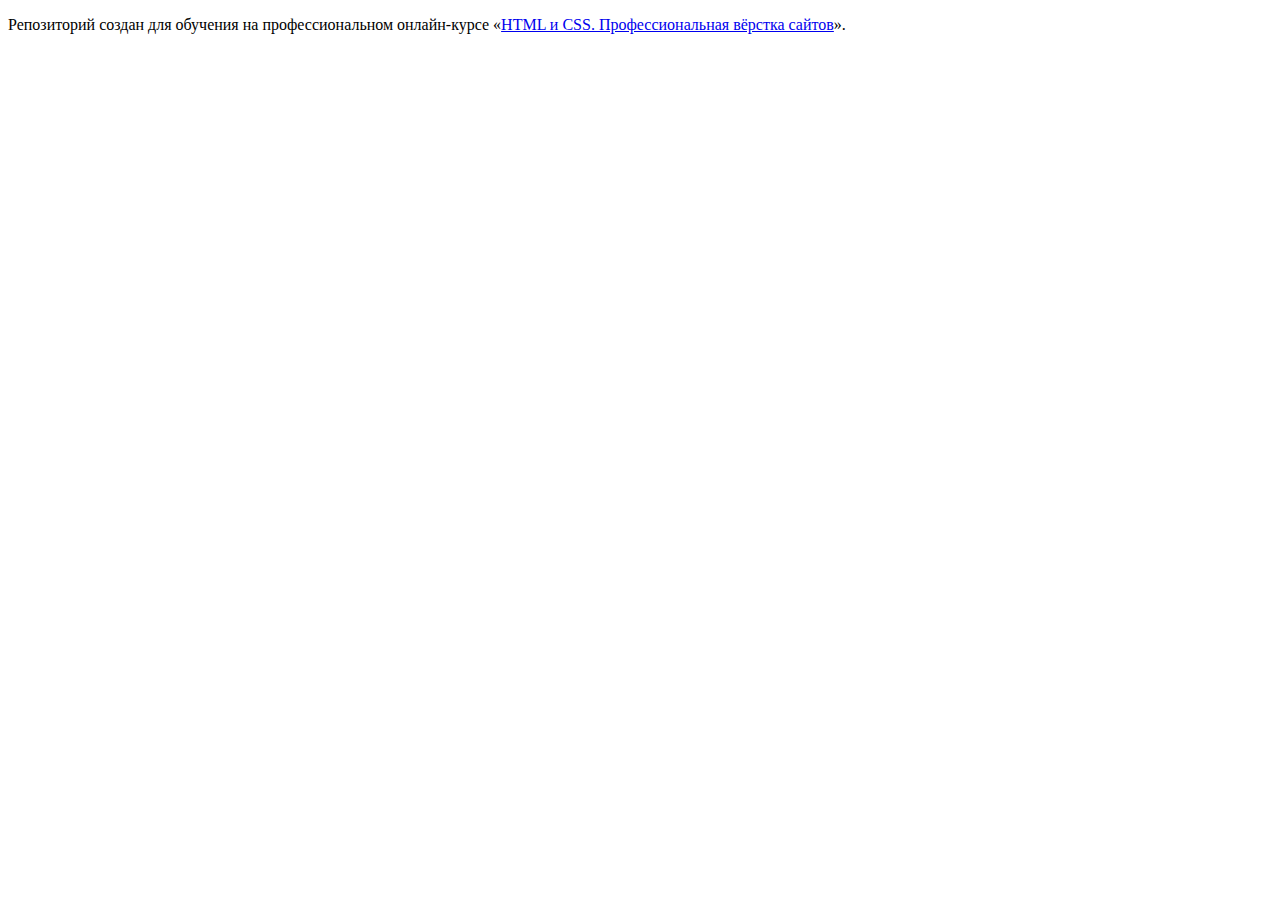
==== index.html @ f5ae0648 ":hatching_chick:" ====
<!DOCTYPE html>
<html lang="ru">
  <head>
    <meta charset="utf-8">
    <title>HTML Academy: Седона</title>
  </head>
  <body>

    <p>Репозиторий создан для обучения на профессиональном онлайн‑курсе «<a href="https://htmlacademy.ru/intensive/htmlcss">HTML и CSS. Профессиональная вёрстка сайтов</a>».</p>

  </body>
</html>
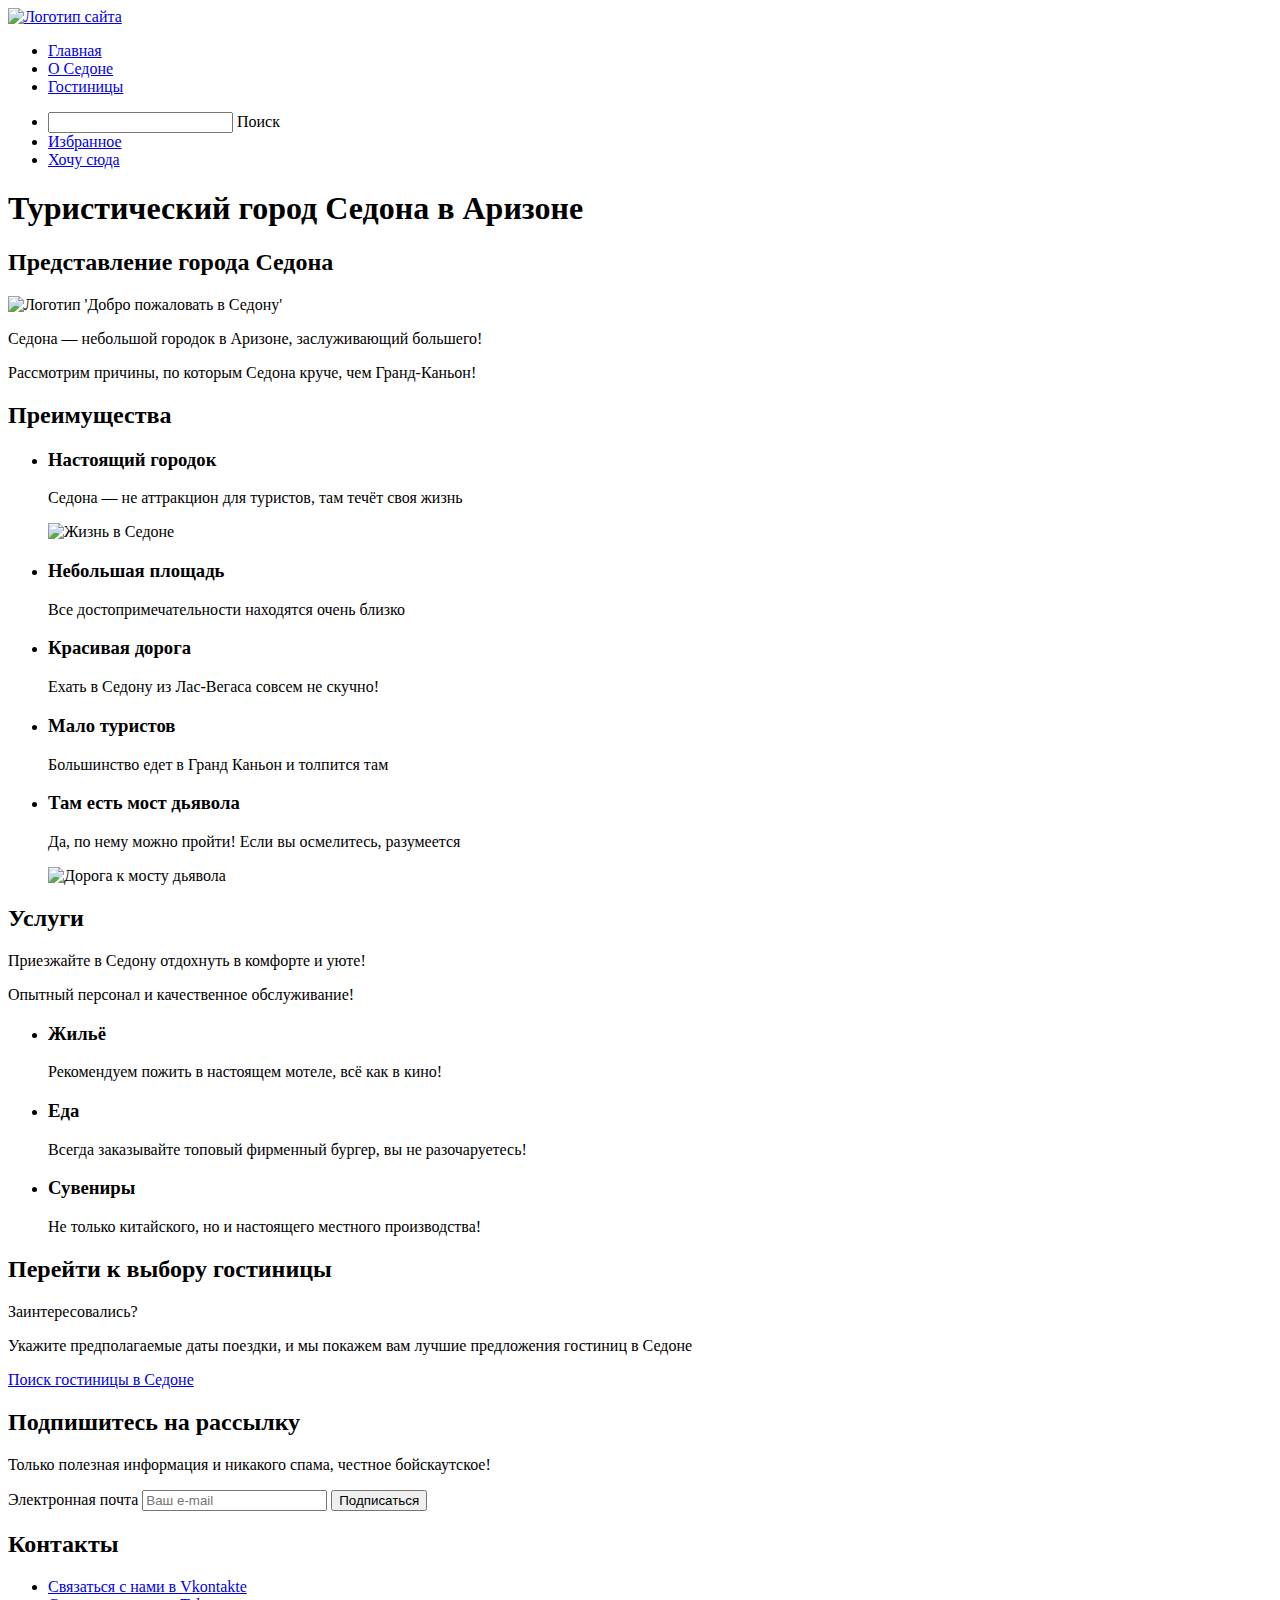
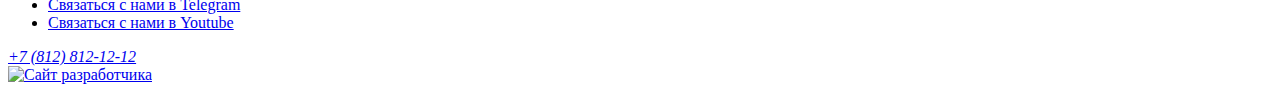
==== commit 9621ce9e: "Выполнены страницы Каталог и Главная" ====
--- a/index.html
+++ b/index.html
@@ -1,12 +1,150 @@
 <!DOCTYPE html>
 <html lang="ru">
-  <head>
-    <meta charset="utf-8">
-    <title>HTML Academy: Седона</title>
-  </head>
-  <body>
+<head>
+  <meta charset="utf-8">
+  <meta http-equiv="X-UA-Compatible" content="ie=edge">
+  <title>HTML Academy: Седона</title>
+</head>
+<body>
+<header class="main-header">
+  <nav class="navigation">
+    <a class="logo-link" href="index.html">
+      <img class="logo" src="#" alt="Логотип сайта">
+    </a>
+    <ul class="navigation-list">
+      <li class="navigation-item">
+        <a class="navigation-link navigation-link-current" href="index.html">Главная</a>
+      </li>
+      <li class="navigation-item">
+        <a class="navigation-link" href="#">О Седоне</a>
+      </li>
+      <li class="navigation-item">
+        <a class="navigation-link" href="catalog.html">Гостиницы</a>
+      </li>
+    </ul>
+    <ul class="navigation-list navigation-user">
+      <li class="navigation-item">
+        <form class="navigation-form" action="#" method="post">
+          <label>
+            <input class="navigation-form-input" type="search">
+            <span class="visually-hidden">Поиск</span>
+          </label>
+        </form>
+      </li>
+      <li class="navigation-item">
+        <a class="navigation-link" href="#">
+          <span class="visually-hidden">Избранное</span>
+        </a>
+      </li>
+      <li class="navigation-item">
+        <a class="navigation-link" href="#">
+          Хочу сюда
+        </a>
+      </li>
+    </ul>
+  </nav>
+</header>
+<main class="main-index">
+  <h1 class="visually-hidden">Туристический город Седона в Аризоне</h1>
+  <section class="representation">
+    <h2 class="visually-hidden">Представление города Седона</h2>
+    <img class="representation-image" src="#" alt="Логотип 'Добро пожаловать в Седону'">
+    <p class="representation-title">Седона — небольшой городок в Аризоне, заслуживающий большего!</p>
+    <p class="representation-subtitle">Рассмотрим причины, по которым Седона круче, чем Гранд-Каньон!</p>
+  </section>
+  <section class="advantages">
+    <h2 class="visually-hidden">Преимущества</h2>
+    <ul class="advantages-list">
+      <li class="advantages-item">
+        <h3 class="advantages-title">Настоящий городок</h3>
+        <p class="advantages-description">Седона — не аттракцион для туристов, там течёт своя жизнь</p>
+        <img class="advantages-image" src="#" alt="Жизнь в Седоне">
+      </li>
+      <li class="advantages-item">
+        <h3 class="advantages-title">Небольшая площадь</h3>
+        <p class="advantages-description">Все достопримечательности находятся очень близко</p>
+      </li>
+      <li class="advantages-item">
+        <h3 class="advantages-title">Красивая дорога</h3>
+        <p class="advantages-description">Ехать в Седону из Лас-Вегаса совсем не скучно!</p>
+      </li>
+      <li class="advantages-item">
+        <h3 class="advantages-title">Мало туристов</h3>
+        <p class="advantages-description">Большинство едет в Гранд Каньон и толпится там</p>
+      </li>
+      <li class="advantages-item">
+        <h3 class="advantages-title">Там есть мост дьявола</h3>
+        <p class="advantages-description">Да, по нему можно пройти! Если вы осмелитесь, разумеется</p>
+        <img class="advantages-image" src="#" alt="Дорога к мосту дьявола">
+      </li>
+    </ul>
 
-    <p>Репозиторий создан для обучения на профессиональном онлайн‑курсе «<a href="https://htmlacademy.ru/intensive/htmlcss">HTML и CSS. Профессиональная вёрстка сайтов</a>».</p>
-
-  </body>
+  </section>
+  <section class="service">
+    <h2 class="visually-hidden">Услуги</h2>
+    <p class="service-title">Приезжайте в Седону отдохнуть в комфорте и уюте!</p>
+    <p class="service-subtitle">Опытный персонал и качественное обслуживание!</p>
+    <ul class="service-list">
+      <li class="service-item">
+        <h3 class="service-title">Жильё</h3>
+        <p class="service-description">Рекомендуем пожить в настоящем мотеле, всё как в кино!</p>
+      </li>
+      <li class="service-item">
+        <h3 class="service-title">Еда</h3>
+        <p class="service-description">Всегда заказывайте топовый фирменный бургер, вы не разочаруетесь!</p>
+      </li>
+      <li class="service-item">
+        <h3 class="service-title">Сувениры</h3>
+        <p class="service-description">Не только китайского, но и настоящего местного производства!</p>
+      </li>
+    </ul>
+  </section>
+  <section class="suggestion">
+    <h2 class="visually-hidden">Перейти к выбору гостиницы</h2>
+    <p class="suggestion-title">Заинтересовались?</p>
+    <p class="suggestion-subtitle">Укажите предполагаемые даты поездки, и мы покажем вам лучшие предложения гостиниц в
+      Седоне</p>
+    <a href="catalog.html">Поиск гостиницы в Седоне</a>
+  </section>
+</main>
+<footer class="main-footer">
+  <section class="notification">
+    <h2 class="notification-title">Подпишитесь на рассылку</h2>
+    <p class="notification-subtitle">Только полезная информация и никакого спама, честное бойскаутское!</p>
+    <form class="notification-form" action="https://echo.htmlacademy.ru/" method="post">
+      <label>
+        <span class="visually-hidden">Электронная почта</span>
+        <input type="email" id="notification-form-id" name="email" placeholder="Ваш e-mail">
+      </label>
+      <button class="button" type="submit">Подписаться</button>
+    </form>
+  </section>
+  <section class="contact">
+    <h2 class="visually-hidden">Контакты</h2>
+    <ul class="contact-social-list">
+      <li class="contact-social-item">
+        <a class="contact-social-link" href="https://vk.com/htmlacademy">
+          <span class="visually-hidden">Cвязаться с нами в Vkontakte</span>
+        </a>
+      </li>
+      <li class="contact-social-item">
+        <a class="contact-social-link" href="https://t.me/htmlacademy">
+          <span class="visually-hidden">Cвязаться с нами в Telegram</span>
+        </a>
+      </li>
+      <li class="contact-social-item">
+        <a class="contact-social-link" href="https://www.youtube.com/user/htmlacademyru">
+          <span class="visually-hidden">Cвязаться с нами в Youtube</span>
+        </a>
+      </li>
+    </ul>
+    <address class="contact-address">
+      <a class="contact-phone" href="tel:+78128121212">+7 (812) 812-12-12</a>
+    </address>
+    <a class="contact-developer-link" href="https://htmlacademy.ru/">
+      <img class="contact-developer-link-image" src="#" alt="Сайт разработчика">
+    </a>
+  </section>
+</footer>
+</body>
 </html>
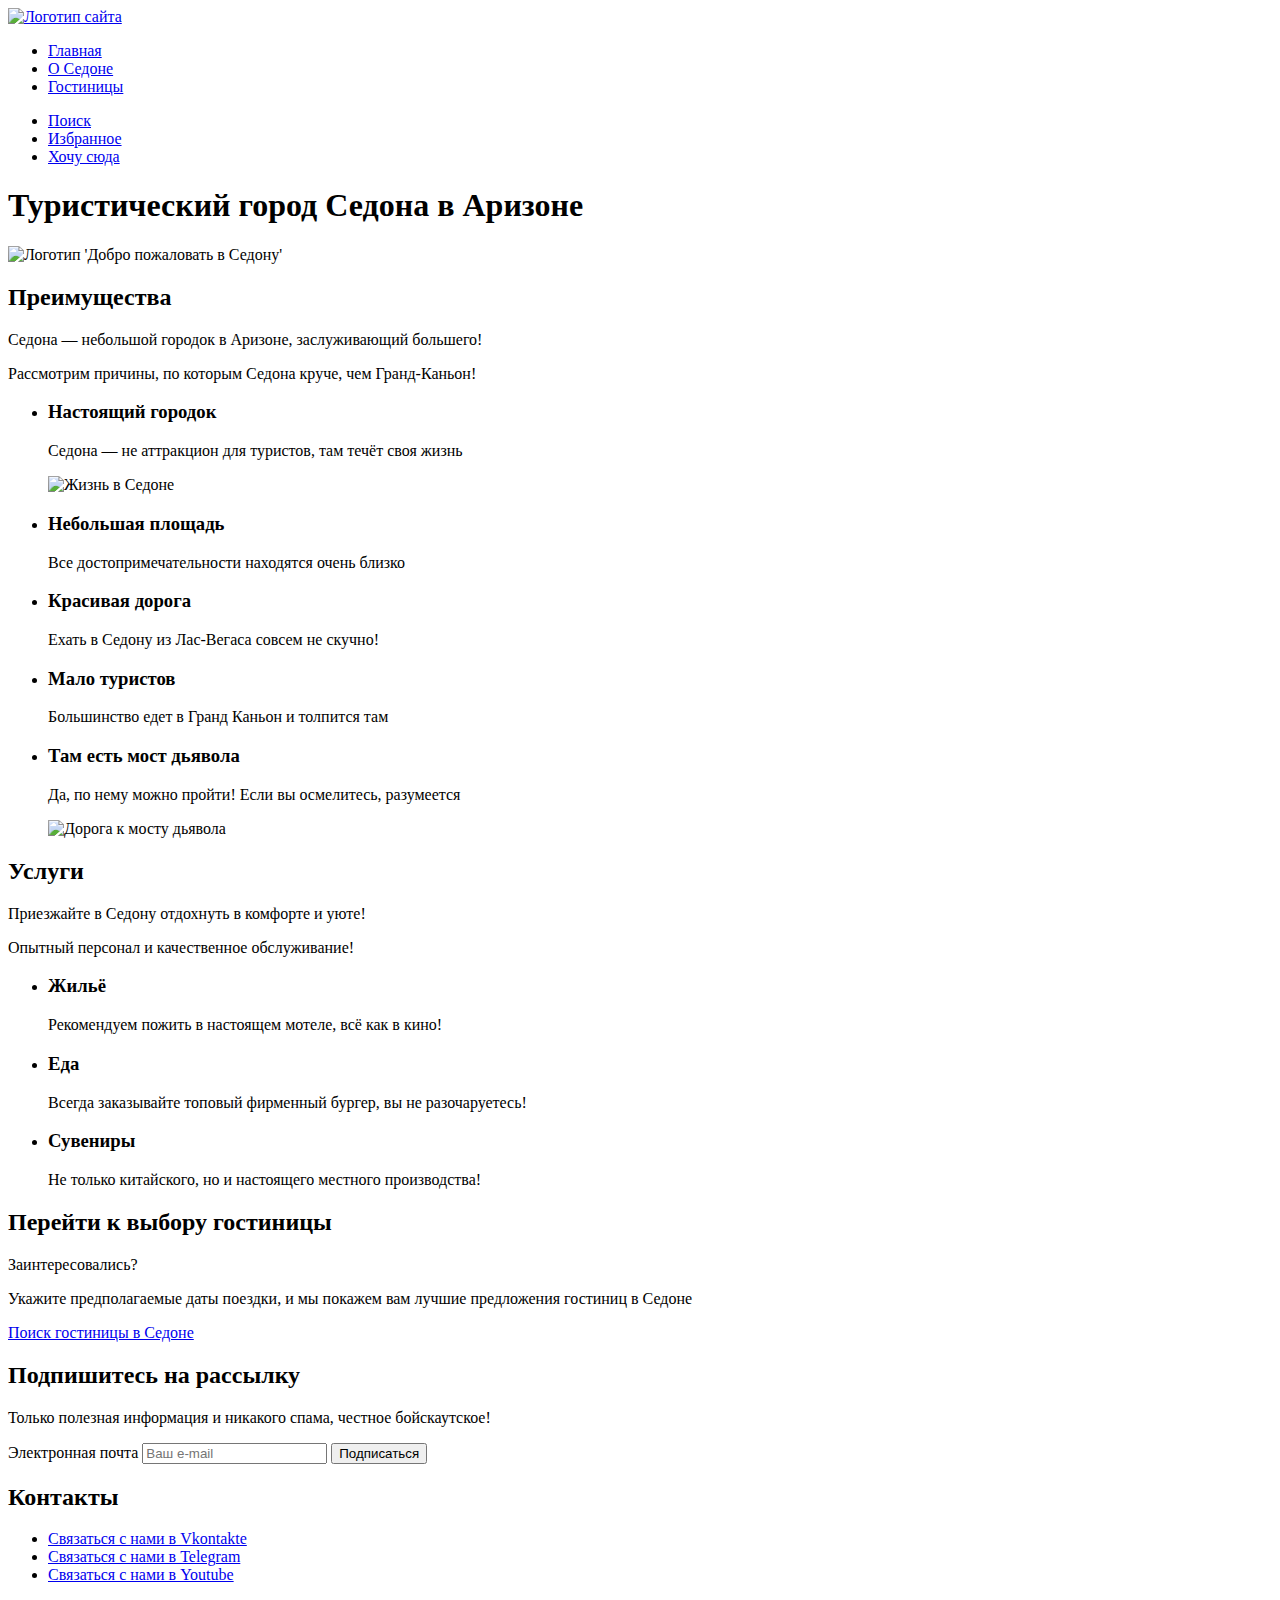
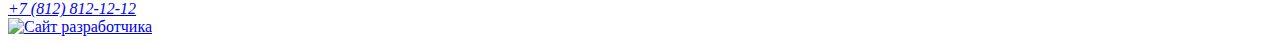
==== commit 07e34cc4: "Корректировка верстки" ====
--- a/index.html
+++ b/index.html
@@ -24,12 +24,9 @@
     </ul>
     <ul class="navigation-list navigation-user">
       <li class="navigation-item">
-        <form class="navigation-form" action="#" method="post">
-          <label>
-            <input class="navigation-form-input" type="search">
-            <span class="visually-hidden">Поиск</span>
-          </label>
-        </form>
+        <a class="navigation-link" href="#">
+          <span class="visually-hidden">Поиск</span>
+        </a>
       </li>
       <li class="navigation-item">
         <a class="navigation-link" href="#">
@@ -37,23 +34,20 @@
         </a>
       </li>
       <li class="navigation-item">
-        <a class="navigation-link" href="#">
-          Хочу сюда
-        </a>
+        <a class="navigation-link button" href="#">Хочу сюда</a>
       </li>
     </ul>
   </nav>
 </header>
 <main class="main-index">
-  <h1 class="visually-hidden">Туристический город Седона в Аризоне</h1>
   <section class="representation">
-    <h2 class="visually-hidden">Представление города Седона</h2>
+    <h1 class="visually-hidden">Туристический город Седона в Аризоне</h1>
     <img class="representation-image" src="#" alt="Логотип 'Добро пожаловать в Седону'">
-    <p class="representation-title">Седона — небольшой городок в Аризоне, заслуживающий большего!</p>
-    <p class="representation-subtitle">Рассмотрим причины, по которым Седона круче, чем Гранд-Каньон!</p>
   </section>
   <section class="advantages">
     <h2 class="visually-hidden">Преимущества</h2>
+    <p class="representation-title">Седона — небольшой городок в Аризоне, заслуживающий большего!</p>
+    <p class="representation-subtitle">Рассмотрим причины, по которым Седона круче, чем Гранд-Каньон!</p>
     <ul class="advantages-list">
       <li class="advantages-item">
         <h3 class="advantages-title">Настоящий городок</h3>
@@ -106,8 +100,6 @@
       Седоне</p>
     <a href="catalog.html">Поиск гостиницы в Седоне</a>
   </section>
-</main>
-<footer class="main-footer">
   <section class="notification">
     <h2 class="notification-title">Подпишитесь на рассылку</h2>
     <p class="notification-subtitle">Только полезная информация и никакого спама, честное бойскаутское!</p>
@@ -119,6 +111,8 @@
       <button class="button" type="submit">Подписаться</button>
     </form>
   </section>
+</main>
+<footer class="main-footer">
   <section class="contact">
     <h2 class="visually-hidden">Контакты</h2>
     <ul class="contact-social-list">
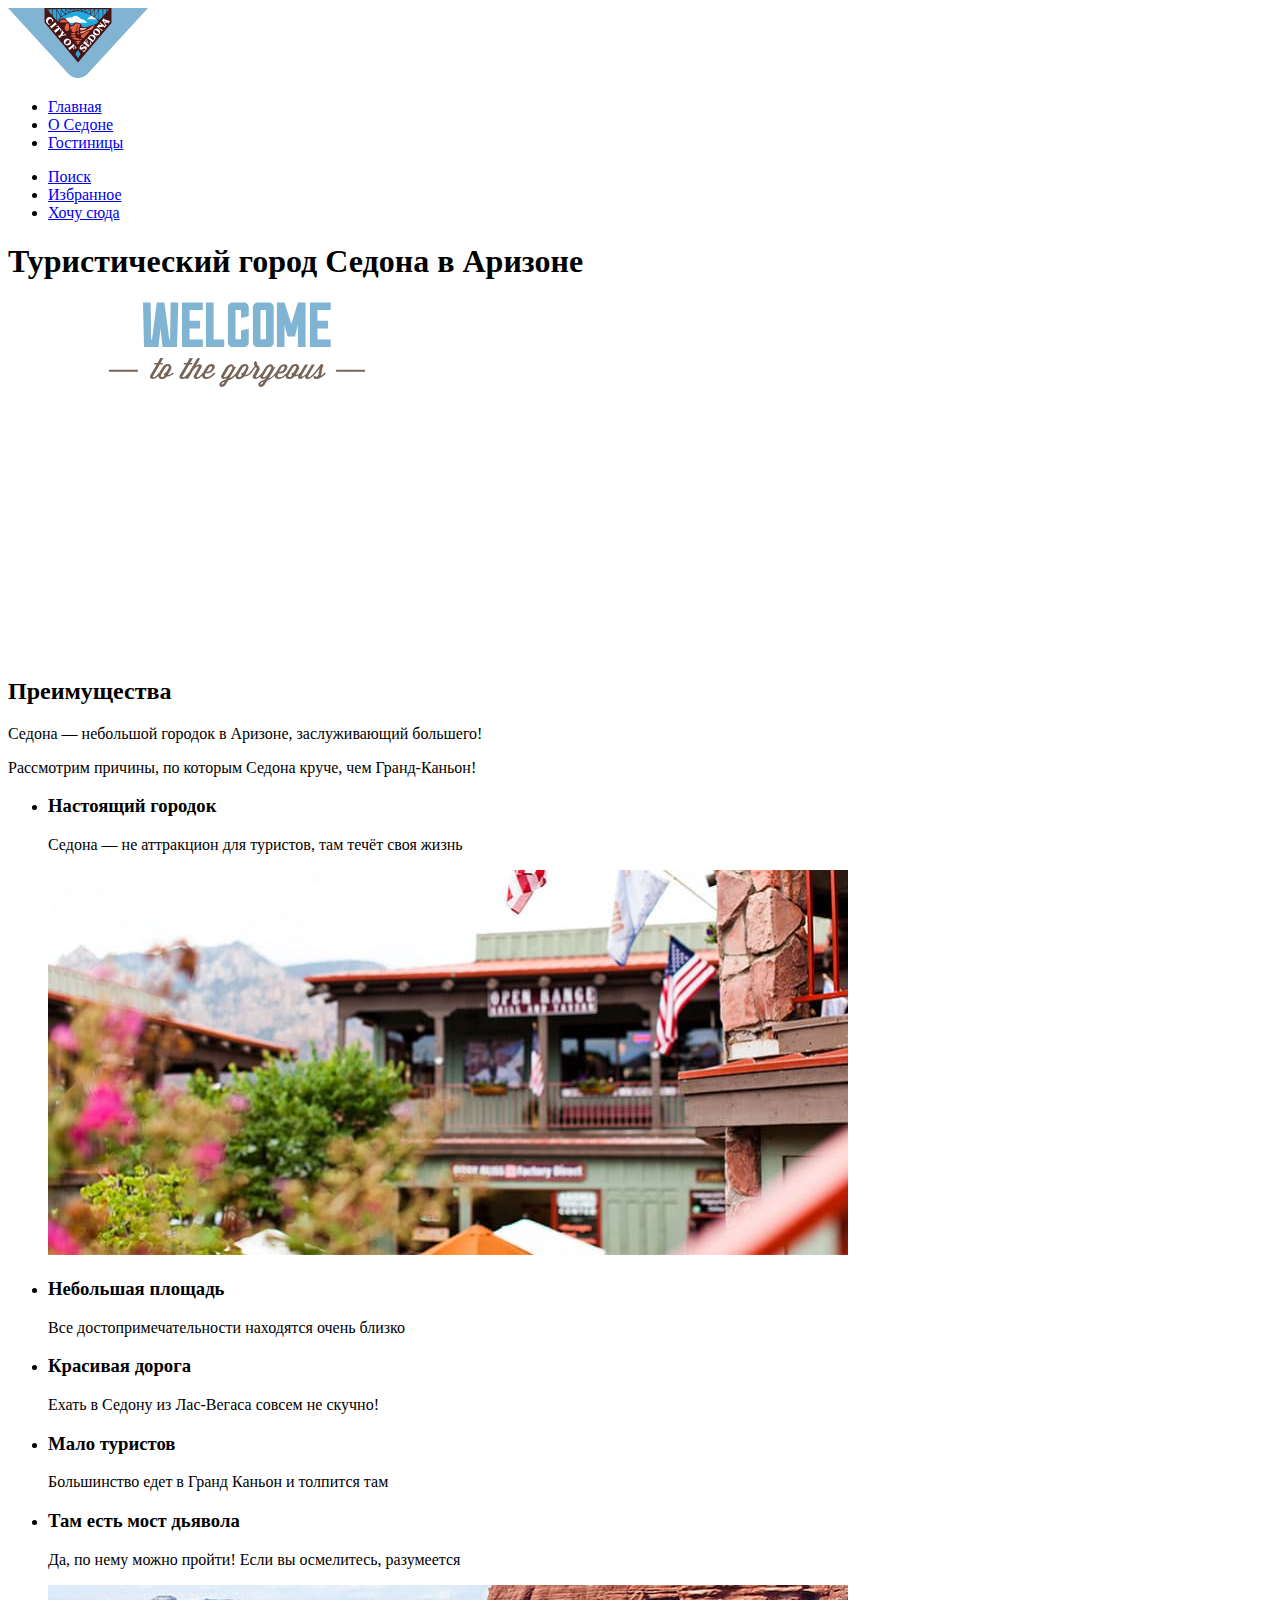
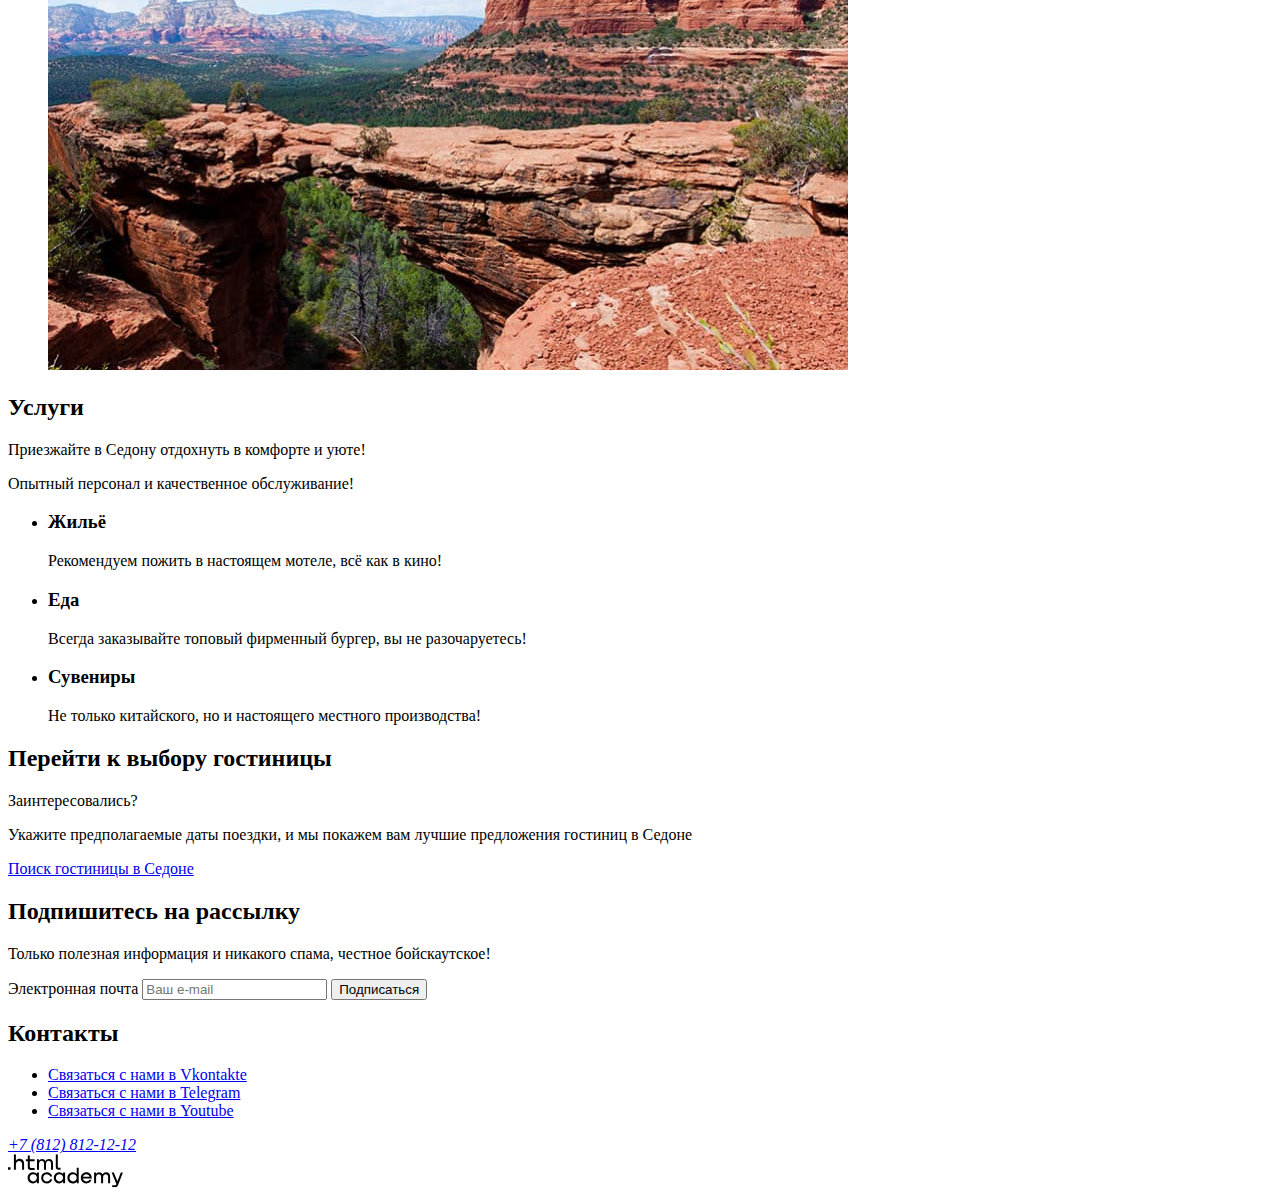
==== commit 16813de6: "Добавлены изображения в проект" ====
--- a/index.html
+++ b/index.html
@@ -9,7 +9,7 @@
 <header class="main-header">
   <nav class="navigation">
     <a class="logo-link" href="index.html">
-      <img class="logo" src="#" alt="Логотип сайта">
+      <img class="logo" src="images/logo/logo.svg" width="140" height="70" alt="Логотип сайта">
     </a>
     <ul class="navigation-list">
       <li class="navigation-item">
@@ -42,7 +42,7 @@
 <main class="main-index">
   <section class="representation">
     <h1 class="visually-hidden">Туристический город Седона в Аризоне</h1>
-    <img class="representation-image" src="#" alt="Логотип 'Добро пожаловать в Седону'">
+    <img class="representation-image" src="images/decorate/welcome.svg" width="458" height="352" alt="Логотип 'Добро пожаловать в Седону'">
   </section>
   <section class="advantages">
     <h2 class="visually-hidden">Преимущества</h2>
@@ -52,7 +52,7 @@
       <li class="advantages-item">
         <h3 class="advantages-title">Настоящий городок</h3>
         <p class="advantages-description">Седона — не аттракцион для туристов, там течёт своя жизнь</p>
-        <img class="advantages-image" src="#" alt="Жизнь в Седоне">
+        <img class="advantages-image" src="images/decorate/advantage/photo-1.jpg" width="800" height="385" alt="Жизнь в Седоне">
       </li>
       <li class="advantages-item">
         <h3 class="advantages-title">Небольшая площадь</h3>
@@ -69,10 +69,9 @@
       <li class="advantages-item">
         <h3 class="advantages-title">Там есть мост дьявола</h3>
         <p class="advantages-description">Да, по нему можно пройти! Если вы осмелитесь, разумеется</p>
-        <img class="advantages-image" src="#" alt="Дорога к мосту дьявола">
+        <img class="advantages-image" src="images/decorate/advantage/photo-2.jpg" width="800" height="385" alt="Дорога к мосту дьявола">
       </li>
     </ul>
-
   </section>
   <section class="service">
     <h2 class="visually-hidden">Услуги</h2>
@@ -136,7 +135,7 @@
       <a class="contact-phone" href="tel:+78128121212">+7 (812) 812-12-12</a>
     </address>
     <a class="contact-developer-link" href="https://htmlacademy.ru/">
-      <img class="contact-developer-link-image" src="#" alt="Сайт разработчика">
+      <img class="contact-developer-link-image" src="images/logo/logo-htmlacademy.svg" width="115" height="34" alt="Сайт разработчика">
     </a>
   </section>
 </footer>
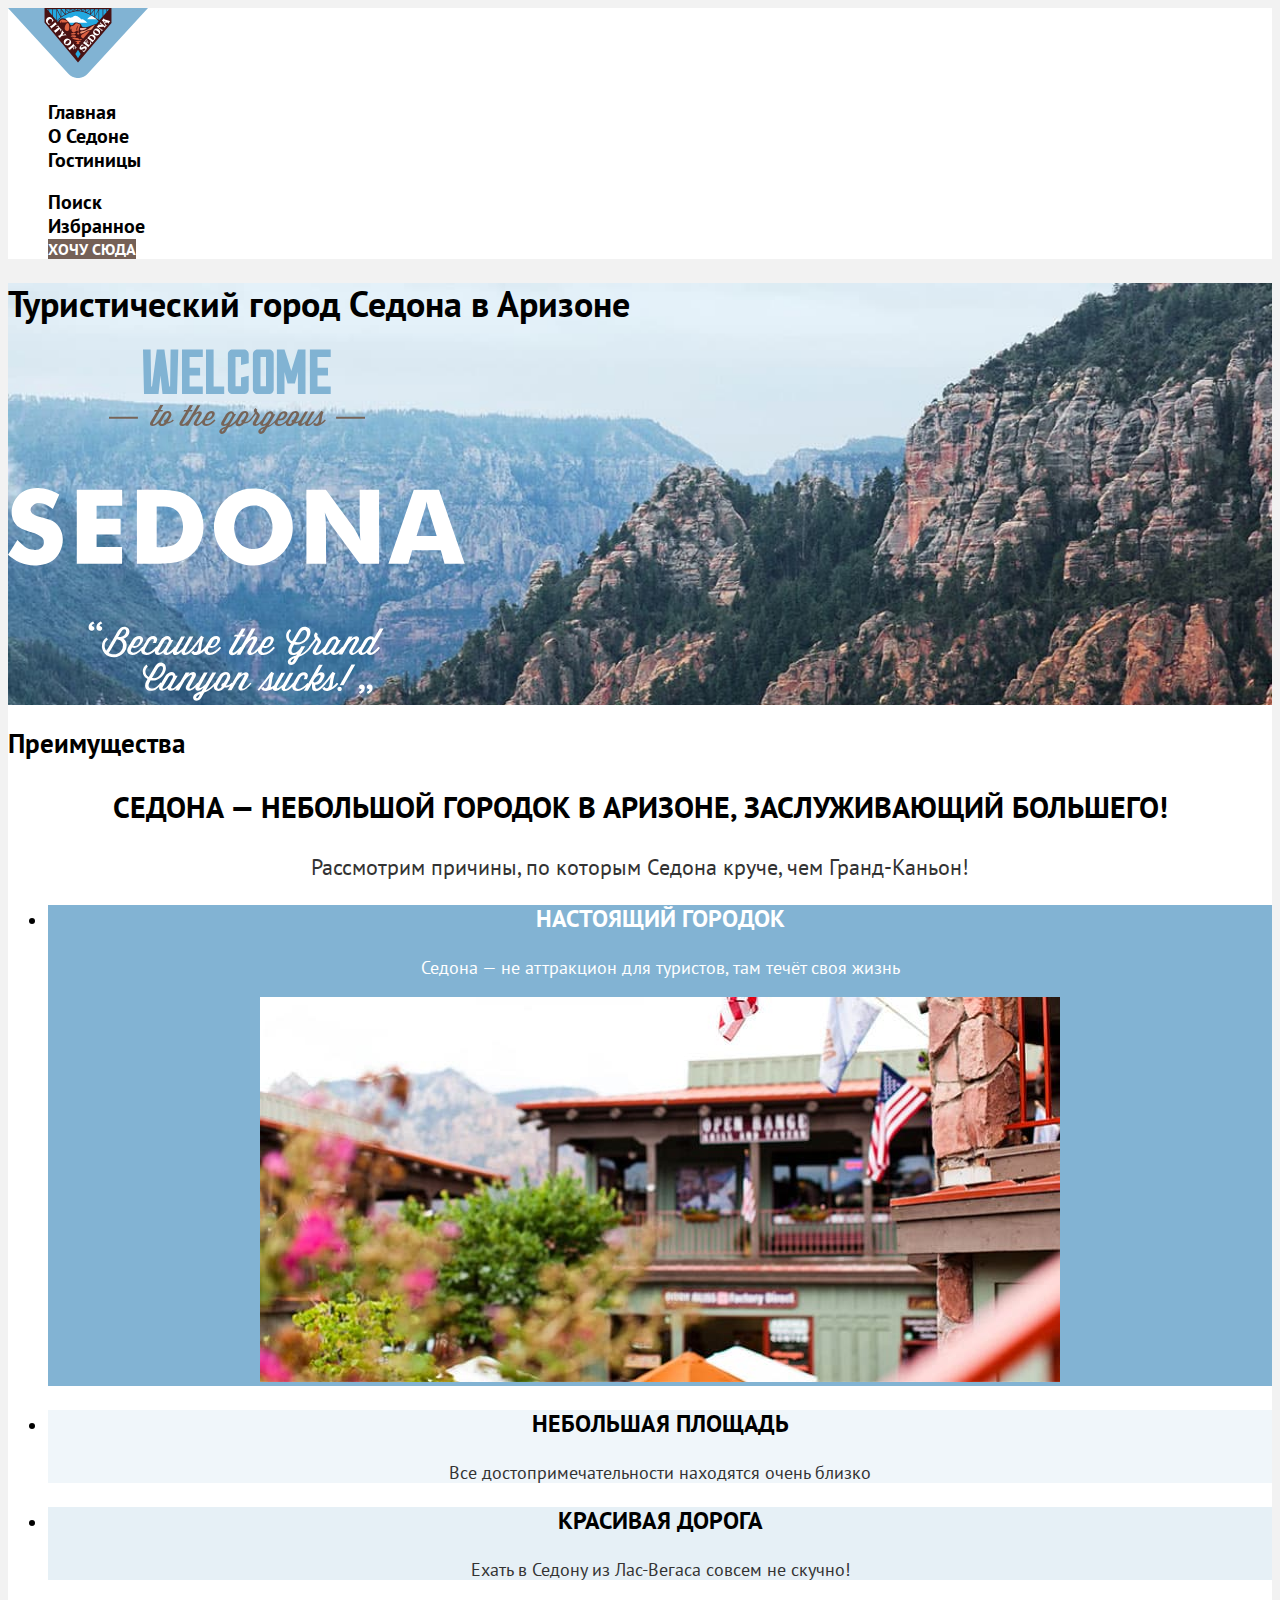
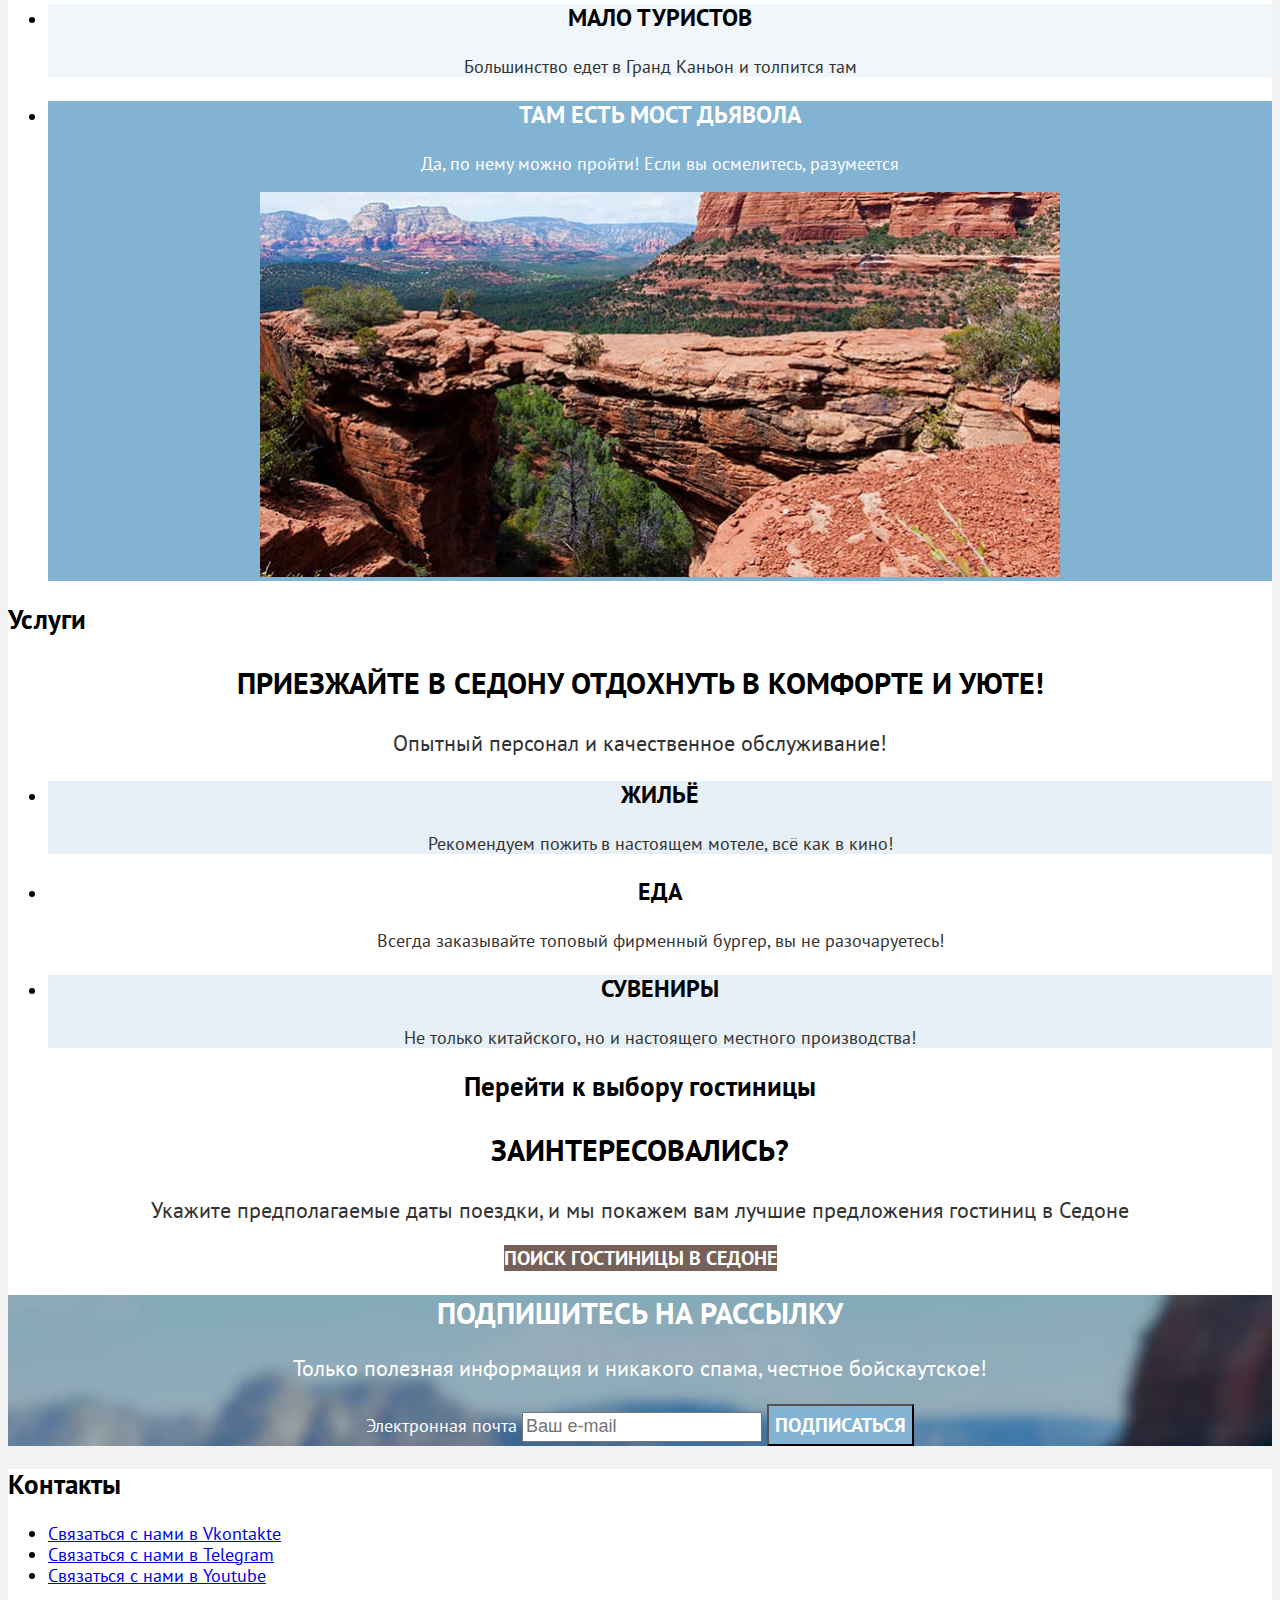
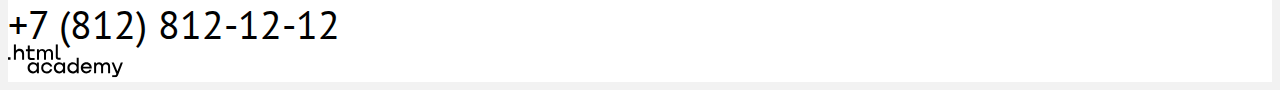
==== commit 19603279: "Merge pull request #3 from Daria-Petrova/master" ====
--- a/index.html
+++ b/index.html
@@ -4,6 +4,7 @@
   <meta charset="utf-8">
   <meta http-equiv="X-UA-Compatible" content="ie=edge">
   <title>HTML Academy: Седона</title>
+  <link rel="stylesheet" href="styles/style.css">
 </head>
 <body>
 <header class="main-header">
@@ -34,7 +35,7 @@
         </a>
       </li>
       <li class="navigation-item">
-        <a class="navigation-link button" href="#">Хочу сюда</a>
+        <a class="navigation-link link-button" href="#">Хочу сюда</a>
       </li>
     </ul>
   </nav>
@@ -42,53 +43,56 @@
 <main class="main-index">
   <section class="representation">
     <h1 class="visually-hidden">Туристический город Седона в Аризоне</h1>
-    <img class="representation-image" src="images/decorate/welcome.svg" width="458" height="352" alt="Логотип 'Добро пожаловать в Седону'">
+    <img class="representation-image" src="images/decorate/welcome.svg" width="458" height="352"
+         alt="Логотип 'Добро пожаловать в Седону'">
   </section>
   <section class="advantages">
     <h2 class="visually-hidden">Преимущества</h2>
-    <p class="representation-title">Седона — небольшой городок в Аризоне, заслуживающий большего!</p>
-    <p class="representation-subtitle">Рассмотрим причины, по которым Седона круче, чем Гранд-Каньон!</p>
+    <p class="advantages-title">Седона — небольшой городок в Аризоне, заслуживающий большего!</p>
+    <p class="advantages-subtitle">Рассмотрим причины, по которым Седона круче, чем Гранд-Каньон!</p>
     <ul class="advantages-list">
-      <li class="advantages-item">
-        <h3 class="advantages-title">Настоящий городок</h3>
-        <p class="advantages-description">Седона — не аттракцион для туристов, там течёт своя жизнь</p>
-        <img class="advantages-image" src="images/decorate/advantage/photo-1.jpg" width="800" height="385" alt="Жизнь в Седоне">
+      <li class="advantages-item item-dark">
+        <h3 class="advantages-item-title">Настоящий городок</h3>
+        <p class="advantages-item-description">Седона — не аттракцион для туристов, там течёт своя жизнь</p>
+        <img class="advantages-item-image" src="images/decorate/advantage/photo-1.jpg" width="800" height="385"
+             alt="Жизнь в Седоне">
       </li>
-      <li class="advantages-item">
-        <h3 class="advantages-title">Небольшая площадь</h3>
-        <p class="advantages-description">Все достопримечательности находятся очень близко</p>
+      <li class="advantages-item item-brightest">
+        <h3 class="advantages-item-title">Небольшая площадь</h3>
+        <p class="advantages-item-description">Все достопримечательности находятся очень близко</p>
       </li>
-      <li class="advantages-item">
-        <h3 class="advantages-title">Красивая дорога</h3>
-        <p class="advantages-description">Ехать в Седону из Лас-Вегаса совсем не скучно!</p>
+      <li class="advantages-item item-light">
+        <h3 class="advantages-item-title">Красивая дорога</h3>
+        <p class="advantages-item-description">Ехать в Седону из Лас-Вегаса совсем не скучно!</p>
       </li>
-      <li class="advantages-item">
-        <h3 class="advantages-title">Мало туристов</h3>
-        <p class="advantages-description">Большинство едет в Гранд Каньон и толпится там</p>
+      <li class="advantages-item item-brightest">
+        <h3 class="advantages-item-title">Мало туристов</h3>
+        <p class="advantages-item-description">Большинство едет в Гранд Каньон и толпится там</p>
       </li>
-      <li class="advantages-item">
-        <h3 class="advantages-title">Там есть мост дьявола</h3>
-        <p class="advantages-description">Да, по нему можно пройти! Если вы осмелитесь, разумеется</p>
-        <img class="advantages-image" src="images/decorate/advantage/photo-2.jpg" width="800" height="385" alt="Дорога к мосту дьявола">
+      <li class="advantages-item item-dark">
+        <h3 class="advantages-item-title">Там есть мост дьявола</h3>
+        <p class="advantages-item-description">Да, по нему можно пройти! Если вы осмелитесь, разумеется</p>
+        <img class="advantages-item-image" src="images/decorate/advantage/photo-2.jpg" width="800" height="385"
+             alt="Дорога к мосту дьявола">
       </li>
     </ul>
   </section>
-  <section class="service">
+  <section class="services">
     <h2 class="visually-hidden">Услуги</h2>
-    <p class="service-title">Приезжайте в Седону отдохнуть в комфорте и уюте!</p>
-    <p class="service-subtitle">Опытный персонал и качественное обслуживание!</p>
-    <ul class="service-list">
-      <li class="service-item">
-        <h3 class="service-title">Жильё</h3>
-        <p class="service-description">Рекомендуем пожить в настоящем мотеле, всё как в кино!</p>
+    <p class="services-title">Приезжайте в Седону отдохнуть в комфорте и уюте!</p>
+    <p class="services-subtitle">Опытный персонал и качественное обслуживание!</p>
+    <ul class="services-list item-light">
+      <li class="services-item item-light">
+        <h3 class="services-item-title">Жильё</h3>
+        <p class="services-item-description">Рекомендуем пожить в настоящем мотеле, всё как в кино!</p>
       </li>
-      <li class="service-item">
-        <h3 class="service-title">Еда</h3>
-        <p class="service-description">Всегда заказывайте топовый фирменный бургер, вы не разочаруетесь!</p>
+      <li class="services-item">
+        <h3 class="services-item-title">Еда</h3>
+        <p class="services-item-description">Всегда заказывайте топовый фирменный бургер, вы не разочаруетесь!</p>
       </li>
-      <li class="service-item">
-        <h3 class="service-title">Сувениры</h3>
-        <p class="service-description">Не только китайского, но и настоящего местного производства!</p>
+      <li class="services-item item-light">
+        <h3 class="services-item-title">Сувениры</h3>
+        <p class="services-item-description">Не только китайского, но и настоящего местного производства!</p>
       </li>
     </ul>
   </section>
@@ -97,17 +101,17 @@
     <p class="suggestion-title">Заинтересовались?</p>
     <p class="suggestion-subtitle">Укажите предполагаемые даты поездки, и мы покажем вам лучшие предложения гостиниц в
       Седоне</p>
-    <a href="catalog.html">Поиск гостиницы в Седоне</a>
+    <a class="suggestion-link link-button" href="catalog.html">Поиск гостиницы в Седоне</a>
   </section>
-  <section class="notification">
+  <section class="notification main-notification">
     <h2 class="notification-title">Подпишитесь на рассылку</h2>
     <p class="notification-subtitle">Только полезная информация и никакого спама, честное бойскаутское!</p>
     <form class="notification-form" action="https://echo.htmlacademy.ru/" method="post">
       <label>
         <span class="visually-hidden">Электронная почта</span>
-        <input type="email" id="notification-form-id" name="email" placeholder="Ваш e-mail">
+        <input class="notification-input" type="email" id="notification-form-id" name="email" placeholder="Ваш e-mail">
       </label>
-      <button class="button" type="submit">Подписаться</button>
+      <button class="notification-button action-button" type="submit">Подписаться</button>
     </form>
   </section>
 </main>
@@ -135,7 +139,8 @@
       <a class="contact-phone" href="tel:+78128121212">+7 (812) 812-12-12</a>
     </address>
     <a class="contact-developer-link" href="https://htmlacademy.ru/">
-      <img class="contact-developer-link-image" src="images/logo/logo-htmlacademy.svg" width="115" height="34" alt="Сайт разработчика">
+      <img class="contact-developer-link-image" src="images/logo/logo-htmlacademy.svg" width="115" height="34"
+           alt="Сайт разработчика">
     </a>
   </section>
 </footer>
--- a/styles/style.css
+++ b/styles/style.css
@@ -0,0 +1,448 @@
+@font-face {
+  font-family: "PT Sans";
+  font-style: normal;
+  font-weight: 400;
+  src: url("../fonts/ptsans-400.woff2") format("woff2");
+  font-display: swap;
+}
+
+@font-face {
+  font-family: "PT Sans";
+  font-style: normal;
+  font-weight: 700;
+  src: url("../fonts/ptsans-700.woff2") format("woff2");
+  font-display: swap;
+}
+
+body {
+  font-family: "PT Sans", sans-serif;
+  font-size: 18px;
+  font-weight: 400;
+  line-height: 1.17;
+  color: #000000;
+  font-style: normal;
+  background-color: #f2F2F2;
+}
+
+/* --------------- Header --------------- */
+
+.main-header {
+  color: #000000;
+  background-color: #FFFFFF;
+}
+
+.navigation-list {
+  list-style: none;
+}
+
+.navigation-link {
+  font-weight: 700;
+  font-size: 20px;
+  line-height: 1.2;
+  color: #000000;
+  text-align: center;
+  text-decoration: none;
+}
+
+.navigation-link.link-button {
+  font-size: 16px;
+  line-height: 1.25;
+}
+
+/* --------------- Representation --------------- */
+
+.representation {
+  color: #000000;
+  background: #3f5e72 url("../images/decorate/background/index-background.jpg") no-repeat;
+  background-size: 100% auto;
+}
+
+/* --------------- Advantages --------------- */
+
+.advantages {
+  background-color: #FFFFFF;
+}
+
+.advantages-title {
+  font-weight: 700;
+  font-size: 30px;
+  line-height: 1.2;
+  text-align: center;
+  text-transform: uppercase;
+}
+
+.advantages-subtitle {
+  font-size: 22px;
+  line-height: 1.18;
+  color: #333333;
+  text-align: center;
+}
+
+.advantages-list {
+  text-align: center;
+}
+
+.advantages-item.item-dark {
+  background-color: #82b3d3;
+}
+
+.advantages-item.item-light {
+  background-color: #83b3d333;
+}
+
+.advantages-item.item-brightest {
+  background-color: #83b3d31f;
+}
+
+.advantages-item-title {
+  font-weight: 700;
+  font-size: 24px;
+  line-height: 1.17;
+  color: #000000;
+  text-transform: uppercase;
+}
+
+.advantages-item-description {
+  font-size: 18px;
+  line-height: 1.17;
+  color: #333333;
+}
+
+.item-dark > .advantages-item-title {
+  color: #FFFFFF;
+}
+
+.item-dark > .advantages-item-description {
+  color: #FFFFFF;
+}
+
+/* --------------- Services --------------- */
+
+.services {
+  background-color: #FFFFFF;
+}
+
+.services-title {
+  font-weight: 700;
+  font-size: 30px;
+  line-height: 1.2;
+  text-align: center;
+  text-transform: uppercase;
+}
+
+.services-subtitle {
+  font-size: 22px;
+  line-height: 1.18;
+  color: #333333;
+  text-align: center;
+}
+
+.services-list {
+  text-align: center;
+}
+
+.services-item-title {
+  font-weight: 700;
+  font-size: 24px;
+  color: #000000;
+  line-height: 1.17;
+  text-transform: uppercase;
+}
+
+.services-item-description {
+  color: #333333;
+  font-size: 18px;
+  line-height: 1.17;
+}
+
+.services-item.item-light {
+  background-color: #83b3d333;
+}
+
+/* --------------- Suggestion --------------- */
+
+.suggestion {
+  background-color: #FFFFFF;
+  text-align: center;
+}
+
+.suggestion-title {
+  font-weight: 700;
+  font-size: 30px;
+  line-height: 1.2;
+  text-align: center;
+  text-transform: uppercase;
+}
+
+.suggestion-subtitle {
+  font-size: 22px;
+  line-height: 1.18;
+  color: #333333;
+  text-align: center;
+}
+
+.suggestion-link {
+  font-weight: 700;
+  text-decoration: none;
+
+}
+
+.suggestion-link.link-button {
+  font-size: 20px;
+  line-height: 1.2;
+}
+
+/* --------------- Notification --------------- */
+
+.notification {
+  background-color: #FFFFFF;
+  color: #000000;
+  text-align: center;
+}
+
+.notification-title {
+  font-weight: 700;
+  font-size: 30px;
+  line-height: 1.2;
+  text-align: center;
+  text-transform: uppercase;
+}
+
+.notification-subtitle {
+  font-size: 22px;
+  line-height: 1.18;
+  color: #333333;
+  text-align: center;
+}
+
+.notification.main-notification {
+  background: #3f5e72 url("../images/decorate/background/subscribe-block.jpg") no-repeat;
+  background-size: 100% auto;
+  color: #FFFFFF;
+}
+
+.main-notification .notification-subtitle {
+  color: #FFFFFF;
+}
+
+.notification-button {
+  font-weight: 700;
+  font-size: 20px;
+  line-height: 1.8;
+  text-align: center;
+}
+
+.notification-input {
+  font-weight: 400;
+  font-size: 18px;
+  line-height: 1.33;
+}
+
+/* --------------- Catalog --------------- */
+
+.main-catalog {
+  color: #000000;
+  background-color: #FFFFFF;
+}
+
+.catalog-header {
+  background: #82b3d3 url("../images/decorate/background/filter-block.jpg") no-repeat;
+  background-size: 100% auto;
+}
+
+.catalog-header-title {
+  font-weight: 700;
+  font-size: 60px;
+  line-height: 1.3;
+  color: #FFFFFF;
+}
+
+.catalog-filter-list {
+  list-style: none;
+}
+
+.catalog-filter-title {
+  font-weight: 700;
+  font-size: 20px;
+  line-height: 1.2;
+  color: #FFFFFF;
+}
+
+.catalog-filter-group {
+  border: none;
+}
+
+.period-item-input {
+  font-family: "PT Sans", sans-serif;
+  font-weight: 700;
+  font-size: 18px;
+  line-height: 1.3;
+  color: #000000;
+}
+
+.control {
+  font-size: 18px;
+  line-height: 1.28;
+  color: #FFFFFF;
+}
+
+.catalog-filter-button {
+  font-weight: 700;
+  font-size: 16px;
+  line-height: 1.25;
+}
+
+.breadcrumbs {
+  list-style: none;
+}
+
+.breadcrumbs-link {
+  font-size: 16px;
+  line-height: 1.3;
+  color: #FFFFFF;
+}
+
+/* --------------- Offers --------------- */
+.catalog-offers {
+  color: #000000;
+  background-color: #FFFFFF;
+}
+
+.offers-count {
+  font-family: "PT Sans", sans-serif;
+  font-weight: 700;
+  font-size: 30px;
+  line-height: 1.2;
+  text-transform: uppercase;
+}
+
+.offers.select-control {
+  font-family: "PT Sans", sans-serif;
+  font-weight: 400;
+  font-size: 18px;
+  line-height: 1.17;
+  color: #333333;
+  background-color: #FFFFFF;
+}
+
+.offers .option {
+  font-weight: 400;
+  color: #333333;
+  font-size: 18px;
+  line-height: 1.17;
+}
+
+.offer-list {
+  list-style: none;
+}
+
+.offer-card-link {
+  text-decoration: none;
+}
+
+.offer-card-title {
+  font-weight: 700;
+  font-size: 24px;
+  line-height: 1.17;
+  color: #000000;
+}
+
+.offer-card-type {
+  color: #333333;
+}
+
+.offer-card-price {
+  font-weight: 400;
+  color: #333333;
+}
+
+.offer-link {
+  font-weight: 700;
+  font-size: 16px;
+  line-height: 1.25;
+  text-decoration: none;
+}
+
+.rating-number {
+  background-color: #f2F2F2;
+  font-weight: 400;
+  font-size: 16px;
+  line-height: 1.25;
+  text-transform: uppercase;
+}
+
+.pagination {
+  list-style: none;
+}
+
+.pagination-link {
+  font-weight: 700;
+  font-size: 20px;
+  line-height: 180%;
+  background-color: #82b3d3;
+  text-transform: uppercase;
+  text-align: center;
+  color: #000000;
+  text-decoration: none;
+}
+
+.pagination-link.pagination-current {
+  background-color: #f2F2F2;
+}
+
+/* --------------- Footer --------------- */
+
+.main-footer {
+  color: #000000;
+  background-color: #FFFFFF;
+}
+
+/* --------------- Contact --------------- */
+
+.contact {
+  background-color: #FFFFFF;
+}
+
+.contact-phone {
+  font-size: 40px;
+  line-height: 1;
+  text-transform: uppercase;
+  text-align: center;
+  color: #000000;
+  text-decoration: none;
+  font-style: normal;
+}
+
+/* --------------- Common --------------- */
+
+.main-index {
+  color: #000000;
+  background-color: #FFFFFF;
+}
+
+.link-button {
+  font-family: "PT Sans", sans-serif;
+  text-transform: uppercase;
+  background-color: #756157;
+  color: #FFFFFF;
+}
+
+.action-button {
+  font-family: "PT Sans", sans-serif;
+  text-transform: uppercase;
+  background-color: #82b3d3;
+  color: #FFFFFF;
+}
+
+.action-button.favorite {
+  background-color: #7db54f;
+}
+
+.reset-button {
+  font-family: "PT Sans", sans-serif;
+  text-transform: uppercase;
+  background-color: transparent;
+  color: #FFFFFF;
+}
+
+
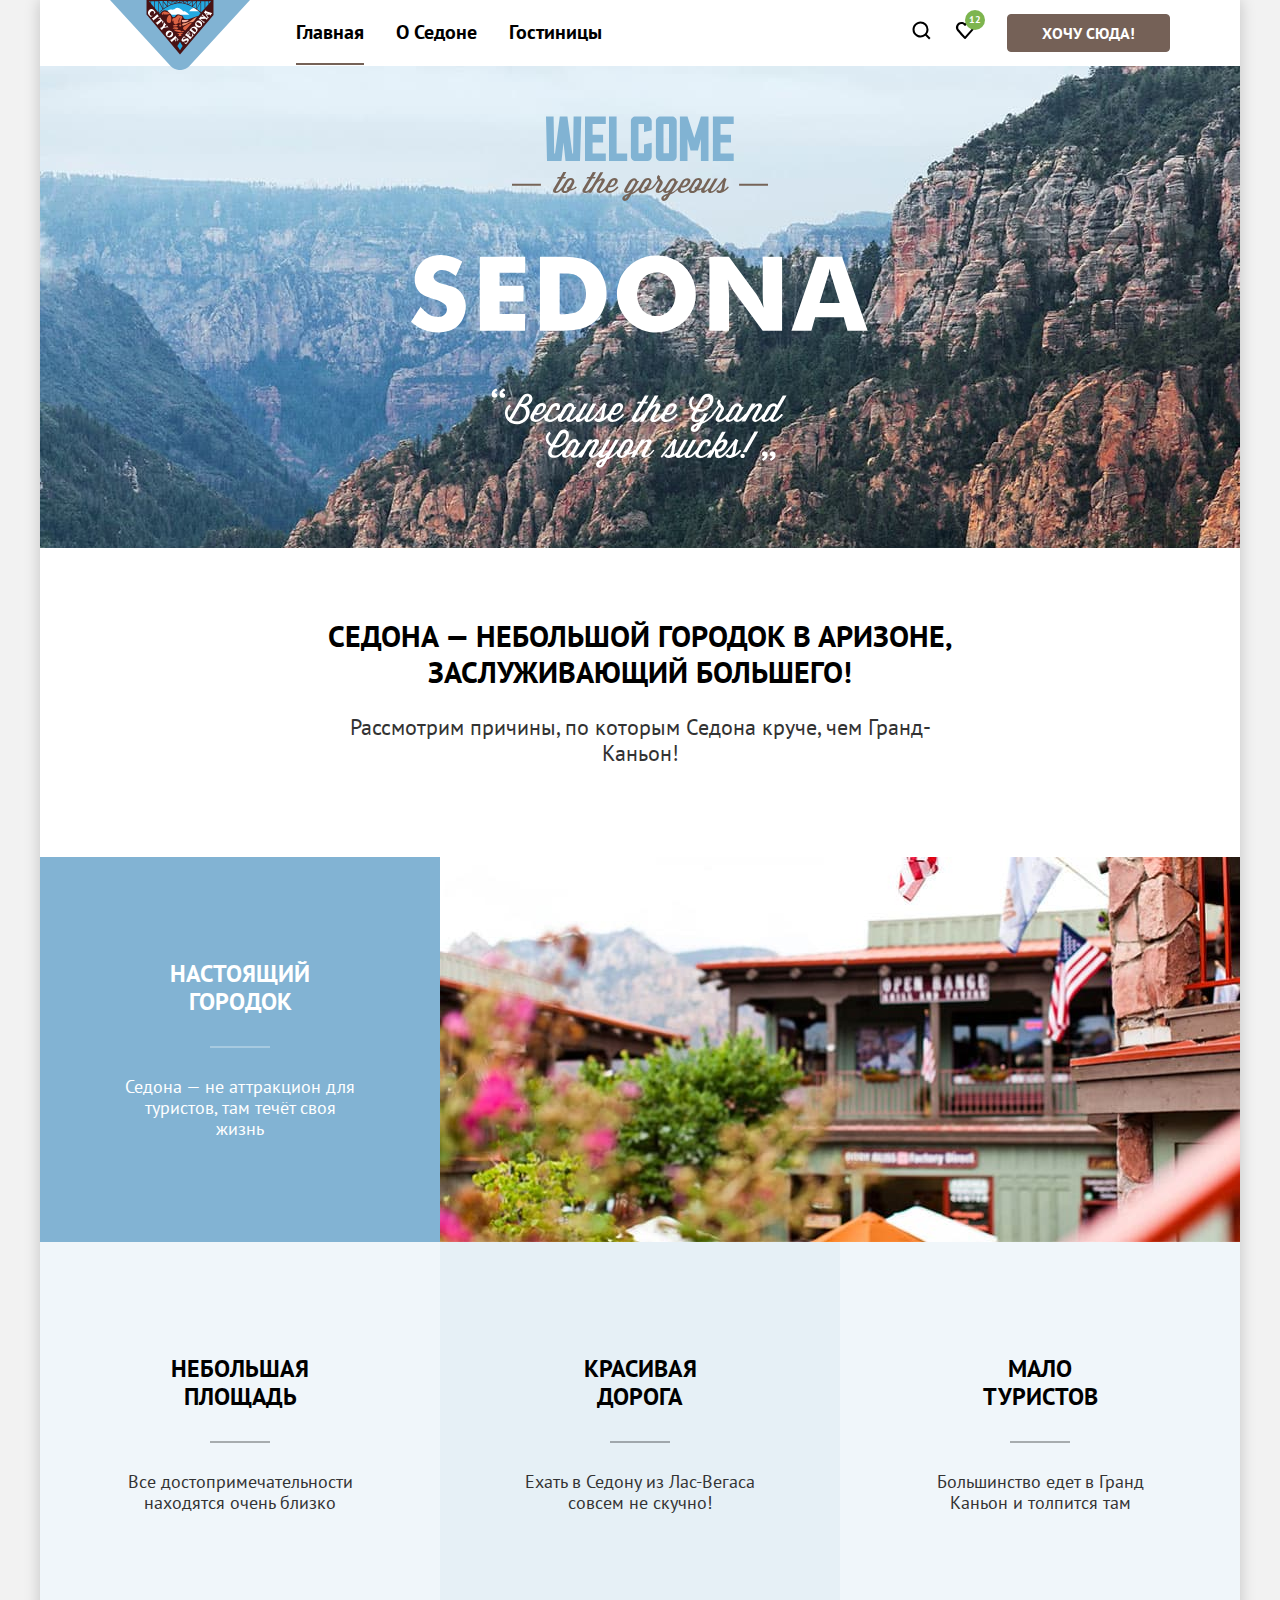
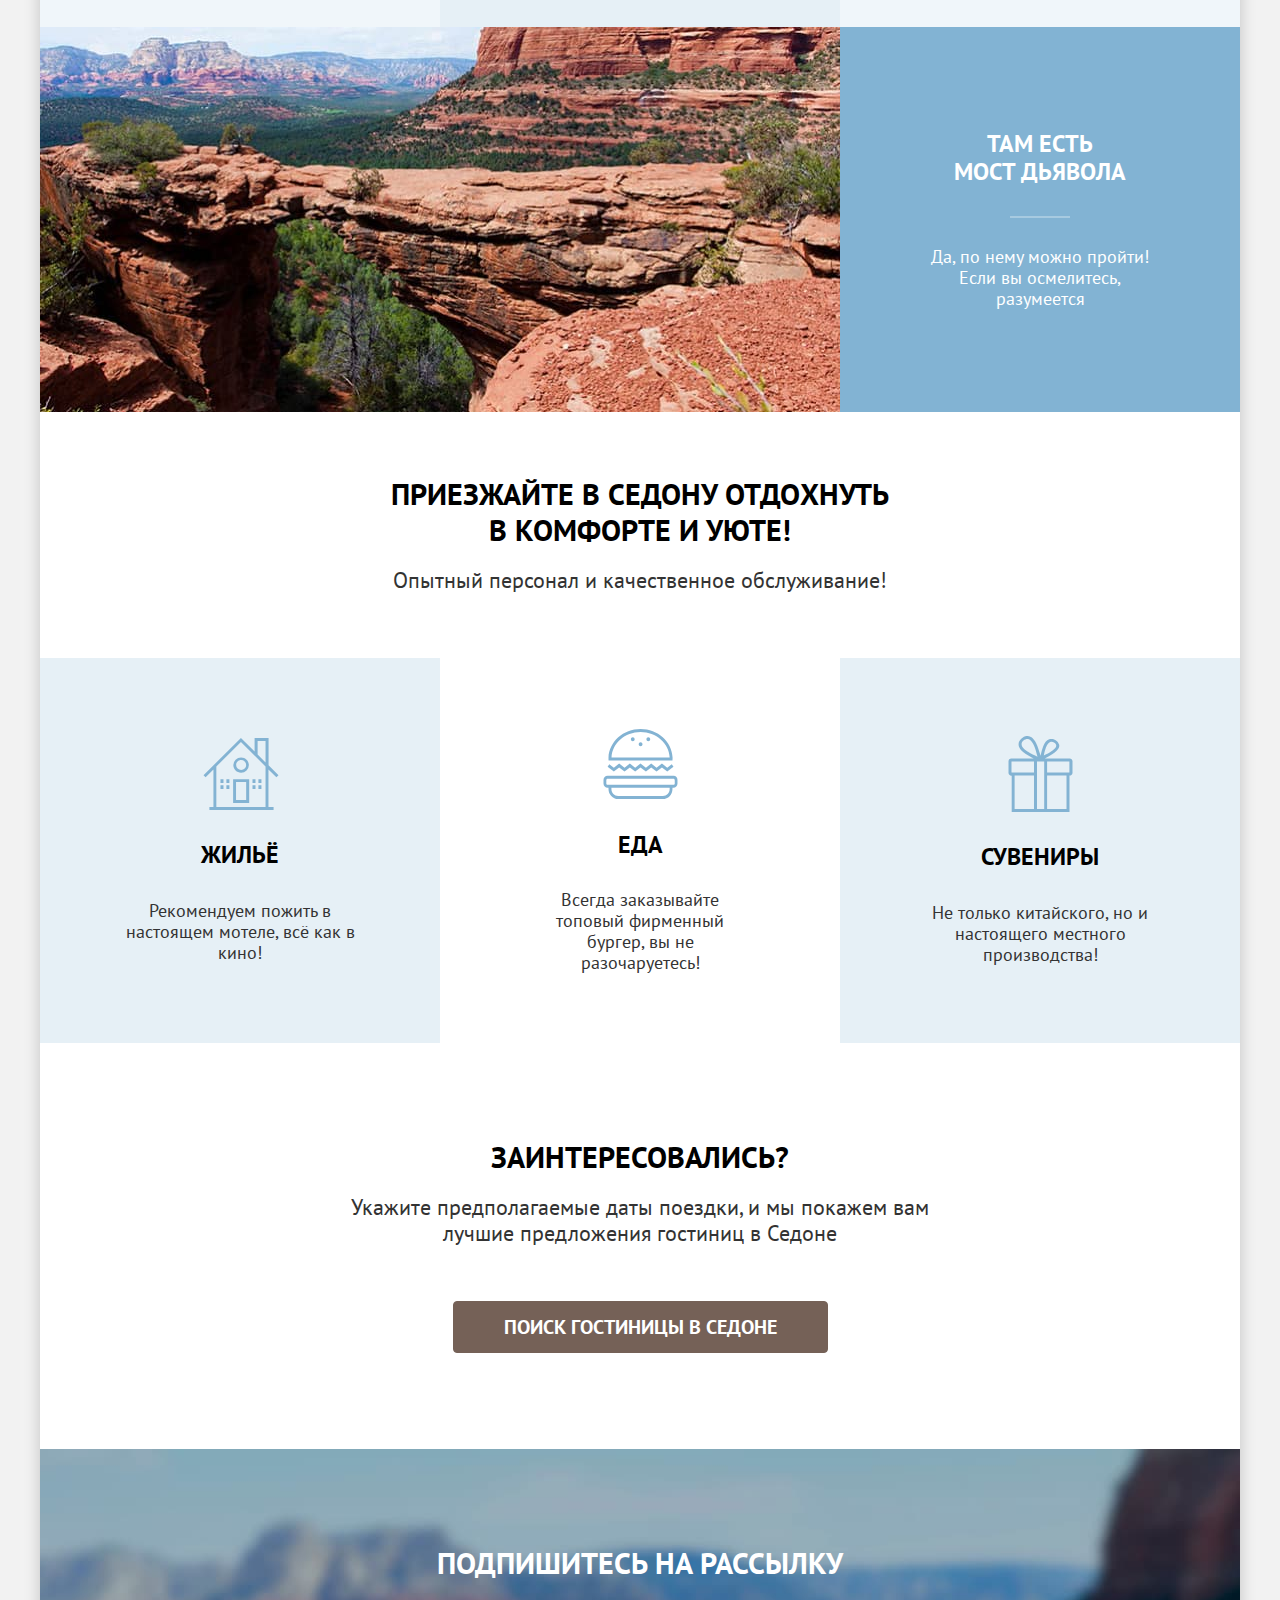
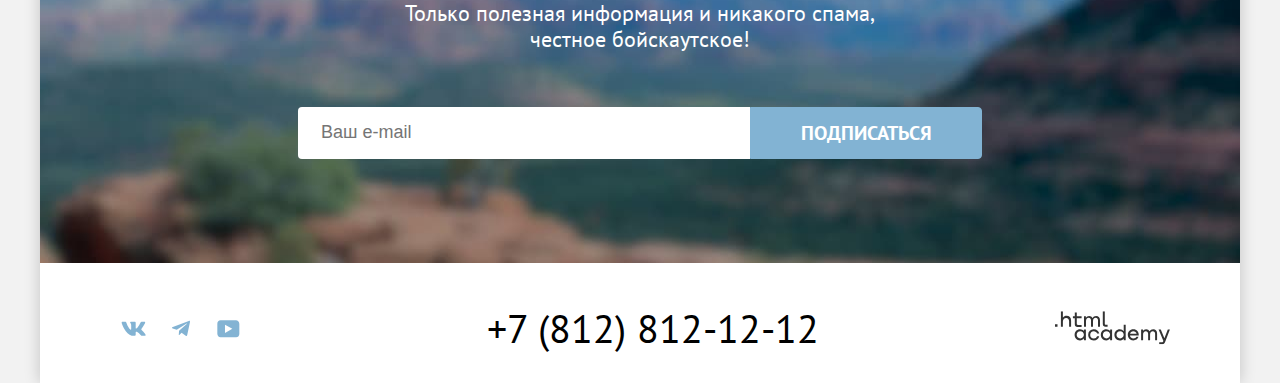
==== commit 053c671e: "Начало работы с формами" ====
--- a/index.html
+++ b/index.html
@@ -3,146 +3,150 @@
 <head>
   <meta charset="utf-8">
   <meta http-equiv="X-UA-Compatible" content="ie=edge">
+  <link rel="icon" href="./images/favicon.png">
   <title>HTML Academy: Седона</title>
   <link rel="stylesheet" href="styles/style.css">
 </head>
 <body>
-<header class="main-header">
-  <nav class="navigation">
-    <a class="logo-link" href="index.html">
-      <img class="logo" src="images/logo/logo.svg" width="140" height="70" alt="Логотип сайта">
-    </a>
-    <ul class="navigation-list">
-      <li class="navigation-item">
-        <a class="navigation-link navigation-link-current" href="index.html">Главная</a>
-      </li>
-      <li class="navigation-item">
-        <a class="navigation-link" href="#">О Седоне</a>
-      </li>
-      <li class="navigation-item">
-        <a class="navigation-link" href="catalog.html">Гостиницы</a>
-      </li>
-    </ul>
-    <ul class="navigation-list navigation-user">
-      <li class="navigation-item">
-        <a class="navigation-link" href="#">
-          <span class="visually-hidden">Поиск</span>
-        </a>
-      </li>
-      <li class="navigation-item">
-        <a class="navigation-link" href="#">
-          <span class="visually-hidden">Избранное</span>
-        </a>
-      </li>
-      <li class="navigation-item">
-        <a class="navigation-link link-button" href="#">Хочу сюда</a>
-      </li>
-    </ul>
-  </nav>
-</header>
-<main class="main-index">
-  <section class="representation">
-    <h1 class="visually-hidden">Туристический город Седона в Аризоне</h1>
-    <img class="representation-image" src="images/decorate/welcome.svg" width="458" height="352"
-         alt="Логотип 'Добро пожаловать в Седону'">
-  </section>
-  <section class="advantages">
-    <h2 class="visually-hidden">Преимущества</h2>
-    <p class="advantages-title">Седона — небольшой городок в Аризоне, заслуживающий большего!</p>
-    <p class="advantages-subtitle">Рассмотрим причины, по которым Седона круче, чем Гранд-Каньон!</p>
-    <ul class="advantages-list">
-      <li class="advantages-item item-dark">
-        <h3 class="advantages-item-title">Настоящий городок</h3>
-        <p class="advantages-item-description">Седона — не аттракцион для туристов, там течёт своя жизнь</p>
-        <img class="advantages-item-image" src="images/decorate/advantage/photo-1.jpg" width="800" height="385"
-             alt="Жизнь в Седоне">
-      </li>
-      <li class="advantages-item item-brightest">
-        <h3 class="advantages-item-title">Небольшая площадь</h3>
-        <p class="advantages-item-description">Все достопримечательности находятся очень близко</p>
-      </li>
-      <li class="advantages-item item-light">
-        <h3 class="advantages-item-title">Красивая дорога</h3>
-        <p class="advantages-item-description">Ехать в Седону из Лас-Вегаса совсем не скучно!</p>
-      </li>
-      <li class="advantages-item item-brightest">
-        <h3 class="advantages-item-title">Мало туристов</h3>
-        <p class="advantages-item-description">Большинство едет в Гранд Каньон и толпится там</p>
-      </li>
-      <li class="advantages-item item-dark">
-        <h3 class="advantages-item-title">Там есть мост дьявола</h3>
-        <p class="advantages-item-description">Да, по нему можно пройти! Если вы осмелитесь, разумеется</p>
-        <img class="advantages-item-image" src="images/decorate/advantage/photo-2.jpg" width="800" height="385"
-             alt="Дорога к мосту дьявола">
-      </li>
-    </ul>
-  </section>
-  <section class="services">
-    <h2 class="visually-hidden">Услуги</h2>
-    <p class="services-title">Приезжайте в Седону отдохнуть в комфорте и уюте!</p>
-    <p class="services-subtitle">Опытный персонал и качественное обслуживание!</p>
-    <ul class="services-list item-light">
-      <li class="services-item item-light">
-        <h3 class="services-item-title">Жильё</h3>
-        <p class="services-item-description">Рекомендуем пожить в настоящем мотеле, всё как в кино!</p>
-      </li>
-      <li class="services-item">
-        <h3 class="services-item-title">Еда</h3>
-        <p class="services-item-description">Всегда заказывайте топовый фирменный бургер, вы не разочаруетесь!</p>
-      </li>
-      <li class="services-item item-light">
-        <h3 class="services-item-title">Сувениры</h3>
-        <p class="services-item-description">Не только китайского, но и настоящего местного производства!</p>
-      </li>
-    </ul>
-  </section>
-  <section class="suggestion">
-    <h2 class="visually-hidden">Перейти к выбору гостиницы</h2>
-    <p class="suggestion-title">Заинтересовались?</p>
-    <p class="suggestion-subtitle">Укажите предполагаемые даты поездки, и мы покажем вам лучшие предложения гостиниц в
-      Седоне</p>
-    <a class="suggestion-link link-button" href="catalog.html">Поиск гостиницы в Седоне</a>
-  </section>
-  <section class="notification main-notification">
-    <h2 class="notification-title">Подпишитесь на рассылку</h2>
-    <p class="notification-subtitle">Только полезная информация и никакого спама, честное бойскаутское!</p>
-    <form class="notification-form" action="https://echo.htmlacademy.ru/" method="post">
-      <label>
-        <span class="visually-hidden">Электронная почта</span>
-        <input class="notification-input" type="email" id="notification-form-id" name="email" placeholder="Ваш e-mail">
-      </label>
-      <button class="notification-button action-button" type="submit">Подписаться</button>
-    </form>
-  </section>
-</main>
-<footer class="main-footer">
-  <section class="contact">
-    <h2 class="visually-hidden">Контакты</h2>
-    <ul class="contact-social-list">
-      <li class="contact-social-item">
-        <a class="contact-social-link" href="https://vk.com/htmlacademy">
-          <span class="visually-hidden">Cвязаться с нами в Vkontakte</span>
-        </a>
-      </li>
-      <li class="contact-social-item">
-        <a class="contact-social-link" href="https://t.me/htmlacademy">
-          <span class="visually-hidden">Cвязаться с нами в Telegram</span>
-        </a>
-      </li>
-      <li class="contact-social-item">
-        <a class="contact-social-link" href="https://www.youtube.com/user/htmlacademyru">
-          <span class="visually-hidden">Cвязаться с нами в Youtube</span>
-        </a>
-      </li>
-    </ul>
-    <address class="contact-address">
-      <a class="contact-phone" href="tel:+78128121212">+7 (812) 812-12-12</a>
-    </address>
-    <a class="contact-developer-link" href="https://htmlacademy.ru/">
-      <img class="contact-developer-link-image" src="images/logo/logo-htmlacademy.svg" width="115" height="34"
-           alt="Сайт разработчика">
-    </a>
-  </section>
-</footer>
+<div class="main-container">
+  <header class="main-header">
+    <nav class="navigation">
+      <a class="logo-link" href="index.html">
+        <img class="logo" src="images/logo/logo.svg" width="140" height="70" alt="Логотип сайта">
+      </a>
+      <ul class="navigation-list">
+        <li class="navigation-item">
+          <a class="navigation-link navigation-link-current" href="index.html">Главная</a>
+        </li>
+        <li class="navigation-item">
+          <a class="navigation-link" href="#">О Седоне</a>
+        </li>
+        <li class="navigation-item">
+          <a class="navigation-link" href="catalog.html">Гостиницы</a>
+        </li>
+      </ul>
+      <ul class="navigation-list navigation-user">
+        <li class="navigation-item">
+          <a class="navigation-link link-search" href="#">
+            <span class="visually-hidden">Поиск</span>
+          </a>
+        </li>
+        <li class="navigation-item">
+          <a class="navigation-link link-favorite" href="#">
+            <span class="visually-hidden">Избранное</span>
+            <span class="favorite-count">12</span>
+          </a>
+        </li>
+        <li class="navigation-item">
+          <a class="navigation-link link-button" href="#">Хочу сюда!</a>
+        </li>
+      </ul>
+    </nav>
+  </header>
+  <main class="main-index index-grow">
+    <section class="representation">
+      <h1 class="visually-hidden">Туристический город Седона в Аризоне</h1>
+      <img class="representation-image" src="images/decorate/welcome.svg" width="458" height="352"
+           alt="Логотип 'Добро пожаловать в Седону'">
+    </section>
+    <section class="advantages">
+      <h2 class="visually-hidden">Преимущества</h2>
+      <p class="advantages-title">Седона — небольшой городок в Аризоне, заслуживающий большего!</p>
+      <p class="advantages-subtitle">Рассмотрим причины, по которым Седона круче, чем Гранд-Каньон!</p>
+      <ul class="advantages-list">
+        <li class="advantages-item item-dark">
+          <div class="item-wrapper">
+            <h3 class="advantages-item-title">Настоящий городок</h3>
+            <p class="advantages-item-description">Седона — не аттракцион для туристов, там течёт своя жизнь</p>
+          </div>
+          <img class="advantages-item-image" src="images/decorate/advantage/photo-1.jpg" width="800" height="385"
+               alt="Жизнь в Седоне">
+        </li>
+        <li class="advantages-item item-brightest">
+          <h3 class="advantages-item-title">Небольшая площадь</h3>
+          <p class="advantages-item-description">Все достопримечательности находятся очень близко</p>
+        </li>
+        <li class="advantages-item item-light">
+          <h3 class="advantages-item-title">Красивая дорога</h3>
+          <p class="advantages-item-description">Ехать в Седону из Лас-Вегаса совсем не скучно!</p>
+        </li>
+        <li class="advantages-item item-brightest">
+          <h3 class="advantages-item-title">Мало туристов</h3>
+          <p class="advantages-item-description">Большинство едет в Гранд Каньон и толпится там</p>
+        </li>
+        <li class="advantages-item item-dark">
+          <div class="item-wrapper">
+            <h3 class="advantages-item-title">Там есть мост дьявола</h3>
+            <p class="advantages-item-description">Да, по нему можно пройти! Если вы осмелитесь, разумеется</p>
+          </div>
+          <img class="advantages-item-image" src="images/decorate/advantage/photo-2.jpg" width="800" height="385"
+               alt="Дорога к мосту дьявола">
+        </li>
+      </ul>
+    </section>
+    <section class="services">
+      <h2 class="visually-hidden">Услуги</h2>
+      <p class="services-title">Приезжайте в Седону отдохнуть в комфорте и уюте!</p>
+      <p class="services-subtitle">Опытный персонал и качественное обслуживание!</p>
+      <ul class="services-list item-light">
+        <li class="services-item item-light">
+          <h3 class="services-item-title service-housing">Жильё</h3>
+          <p class="services-item-description">Рекомендуем пожить в настоящем мотеле, всё как в кино!</p>
+        </li>
+        <li class="services-item">
+          <h3 class="services-item-title service-nutrition">Еда</h3>
+          <p class="services-item-description">Всегда заказывайте топовый фирменный бургер, вы не разочаруетесь!</p>
+        </li>
+        <li class="services-item item-light">
+          <h3 class="services-item-title service-souvenirs">Сувениры</h3>
+          <p class="services-item-description">Не только китайского, но и настоящего местного производства!</p>
+        </li>
+      </ul>
+    </section>
+    <section class="suggestion">
+      <h2 class="visually-hidden">Перейти к выбору гостиницы</h2>
+      <p class="suggestion-title">Заинтересовались?</p>
+      <p class="suggestion-subtitle">Укажите предполагаемые даты поездки, и мы покажем вам лучшие предложения гостиниц в
+        Седоне</p>
+      <div class="suggestion-link-wrapper"><a class="suggestion-link link-button" href="catalog.html">Поиск гостиницы в
+        Седоне</a></div>
+    </section>
+    <section class="notification main-notification">
+      <h2 class="notification-title">Подпишитесь на рассылку</h2>
+      <p class="notification-subtitle">Только полезная информация и никакого спама, честное бойскаутское!</p>
+      <form class="notification-form" action="https://echo.htmlacademy.ru/" method="post">
+        <input class="notification-input" type="email" id="notification-form-id" name="email"
+               placeholder="Ваш e-mail">
+        <button class="notification-button action-button" type="submit">Подписаться</button>
+      </form>
+    </section>
+  </main>
+  <footer class="main-footer">
+    <section class="contact">
+      <h2 class="visually-hidden">Контакты</h2>
+      <ul class="contact-social-list">
+        <li class="contact-social-item">
+          <a class="contact-social-link link-vk" href="https://vk.com/htmlacademy">
+            <span class="visually-hidden">Cвязаться с нами в Vkontakte</span>
+          </a>
+        </li>
+        <li class="contact-social-item">
+          <a class="contact-social-link link-telegram" href="https://t.me/htmlacademy">
+            <span class="visually-hidden">Cвязаться с нами в Telegram</span>
+          </a>
+        </li>
+        <li class="contact-social-item">
+          <a class="contact-social-link link-youtube" href="https://www.youtube.com/user/htmlacademyru">
+            <span class="visually-hidden">Cвязаться с нами в Youtube</span>
+          </a>
+        </li>
+      </ul>
+      <address class="contact-address">
+        <a class="contact-phone" href="tel:+78128121212">+7 (812) 812-12-12</a>
+      </address>
+      <a class="contact-developer-link" href="https://htmlacademy.ru/"></a>
+    </section>
+  </footer>
+</div>
 </body>
 </html>
--- a/styles/style.css
+++ b/styles/style.css
@@ -14,145 +14,520 @@
   font-display: swap;
 }
 
+/* --------------- Common --------------- */
+:root {
+  --default-color: #FFFFFF;
+  --main-color: #000000;
+  --second-color: #333333;
+}
+
+*,
+*::before,
+*::after {
+  box-sizing: border-box;
+}
+
+html {
+  height: 100%;
+}
+
+img {
+  max-width: 100%;
+  height: auto;
+  object-fit: contain;
+}
+
 body {
+  margin: 0;
   font-family: "PT Sans", sans-serif;
+  font-style: normal;
   font-size: 18px;
+  line-height: 1.17;
   font-weight: 400;
-  line-height: 1.17;
-  color: #000000;
-  font-style: normal;
+  color: var(--main-color);
   background-color: #f2F2F2;
+  height: 100%;
+}
+
+.main-container {
+  margin: 0 auto;
+  display: flex;
+  flex-direction: column;
+  width: 1200px;
+  min-height: 100%;
+  box-shadow: 0 0 15px 0 rgba(0, 0, 0, 0.2);
+}
+
+.main-index {
+  color: var(--main-color);
+  background-color: var(--default-color);
+  flex-grow: 1;
+}
+
+.link-button {
+  font-family: "PT Sans", sans-serif;
+  color: var(--default-color);
+  text-transform: uppercase;
+  background-color: #756157;
+  border: 1px solid #756157;
+  padding: 5px;
+  border-radius: 4px;
+  display: block;
+  text-align: center;
+  align-content: center;
+  cursor: pointer;
+  transition: background-color 0.3s, border-color 0.3s ease-in-out;
+}
+
+.link-button:not(.disabled):hover,
+.link-button:not(.disabled):focus-visible {
+  background-color: #615048;
+  border-color: #615048;
+  transition: background-color 0.3s, border-color 0.3s ease-in-out;
+}
+
+.link-button:not(.disabled):active,
+.navigation-link.link-button:not(.disabled):active {
+  background-color: #756157;
+  color: rgba(255, 255, 255, 0.3);
+  transition: background-color 0.3s, color 0.3s ease-in-out;
+}
+
+.link-button.disabled {
+  background-color: #e5e5e5;
+  color: var(--default-color);
+  border-color: #e5e5e5;
+}
+
+.action-button {
+  cursor: pointer;
+  font-family: "PT Sans", sans-serif;
+  color: var(--default-color);
+  text-transform: uppercase;
+  background-color: #82b3d3;
+  border: 1px solid #82b3d3;
+  padding: 5px;
+  border-radius: 4px;
+  display: block;
+  text-align: center;
+  align-content: center;
+  transition: background-color 0.3s, border-color 0.3s ease-in-out;
+}
+
+.action-button:not(.disabled):hover,
+.action-button:not(.disabled):focus-visible {
+  background-color: #68a2ca;
+  border-color: #68a2ca;
+  transition: background-color 0.3s, border-color 0.3s ease-in-out;
+}
+
+.action-button:not(.disabled):active {
+  background-color: #82b3d3;
+  border-color: #82b3d3;
+  color: rgba(255, 255, 255, 0.3);
+  transition: background-color 0.3s, border-color 0.3s, color 0.3s ease-in-out;
+}
+
+.action-button.favorite {
+  background-color: #7db54f;
+  border: 1px solid #7db54f;
+}
+
+.action-button.favorite:not(.disabled):hover,
+.action-button.favorite:not(.disabled):focus-visible {
+  background-color: #6c9e42;
+  border-color: #6c9e42;
+  transition: background-color 0.3s, border-color 0.3s ease-in-out;
+}
+
+.action-button.favorite:not(.disabled):active {
+  background-color: #7db54f;
+  border-color: #7db54f;
+  color: rgba(255, 255, 255, 0.3);
+}
+
+.action-button.disabled {
+  background-color: #e5e5e5;
+  color: var(--default-color);
+  border-color: #e5e5e5;
+}
+
+.reset-button {
+  font-family: "PT Sans", sans-serif;
+  color: var(--default-color);
+  text-transform: uppercase;
+  background-color: transparent;
+  padding: 5px;
+  border-radius: 4px;
+  border: 1px solid transparent;
+  display: block;
+  text-align: center;
+  align-content: center;
+  cursor: pointer;
+  transition: border 0.3s ease-in-out;
+}
+
+.reset-button:hover {
+  opacity: 0.6;
+}
+
+.reset-button:not(.disabled):focus-visible {
+  outline: none;
+  border: 3px solid #83b3d3;
+  transition: border 0.3s ease-in-out;
+}
+
+.reset-button:not(.disabled):active {
+  color: rgba(255, 255, 255, 0.3);
+}
+
+.reset-button.disabled {
+  opacity: 0.1;
+}
+
+
+.index-grow {
+  flex-grow: 1;
+}
+
+.visually-hidden {
+  position: absolute;
+  width: 1px;
+  height: 1px;
+  margin: -1px;
+  border: 0;
+  padding: 0;
+  white-space: nowrap;
+  clip-path: inset(100%);
+  clip: rect(0 0 0 0);
+  overflow: hidden;
 }
 
 /* --------------- Header --------------- */
 
 .main-header {
-  color: #000000;
-  background-color: #FFFFFF;
+  color: var(--main-color);
+  background-color: var(--default-color);
+}
+
+.navigation {
+  display: flex;
+  width: 1060px;
+  margin: 0 auto;
+  column-gap: 30px;
+}
+
+.logo-link {
+  width: 140px;
+  z-index: 2;
+  margin-bottom: -6px;
+}
+
+.logo-link img {
+  display: block;
 }
 
 .navigation-list {
   list-style: none;
+  margin: 0;
+  padding: 0;
+  display: flex;
+  flex-wrap: wrap;
+}
+
+.navigation-list .navigation-item {
+  align-content: flex-start;
+}
+
+.navigation-user {
+  margin-left: auto;
+  justify-content: flex-end;
 }
 
 .navigation-link {
-  font-weight: 700;
   font-size: 20px;
   line-height: 1.2;
-  color: #000000;
-  text-align: center;
+  font-weight: 700;
+  text-align: center;
+  color: var(--main-color);
   text-decoration: none;
+  padding: 20px 16px;
+  display: block;
+  max-width: 250px;
+  position: relative;
+}
+
+.navigation-link-current.navigation-link::after {
+  position: absolute;
+  content: "";
+  right: 16px;
+  left: 16px;
+  bottom: -1px;
+  height: 2px;
+  background-color: #756257;
 }
 
 .navigation-link.link-button {
   font-size: 16px;
   line-height: 1.25;
-}
+  padding: 8px 34px;
+  display: block;
+  color: var(--default-color);
+}
+
+.navigation-item .link-button {
+  margin: 14px 0 14px 20px;
+}
+
+.link-search,
+.link-favorite {
+  display: block;
+  padding: 20px 12px;
+}
+
+.link-search:before {
+  content: url("../images/icons/search.svg");
+}
+
+.link-favorite:before {
+  content: url("../images/icons/heart.svg");
+  position: relative;
+}
+
+.favorite-count {
+  position: absolute;
+  max-width: 20px;
+  width: 100%;
+  max-height: 20px;
+  height: 100%;
+  left: 50%;
+  top: 15%;
+  display: flex;
+  justify-content: center;
+  align-items: center;
+  font-family: inherit;
+  font-size: 10px;
+  line-height: 1;
+  color: var(--default-color);
+  padding: 3px;
+  background-color: #7db54f;
+  border-radius: 50%;
+}
+
 
 /* --------------- Representation --------------- */
 
 .representation {
-  color: #000000;
-  background: #3f5e72 url("../images/decorate/background/index-background.jpg") no-repeat;
+  color: var(--main-color);
+  background-color: #3f5e72;
+  background: url("../images/decorate/decorate-img/divider.png") bottom / 1200px 50px no-repeat,
+  url("../images/decorate/background/index-background.jpg") no-repeat;
   background-size: 100% auto;
+  padding: 50px 0 80px;
+}
+
+.representation-image {
+  display: block;
+  margin: 0 auto;
 }
 
 /* --------------- Advantages --------------- */
 
 .advantages {
-  background-color: #FFFFFF;
+  background-color: var(--default-color);
+  padding-top: 70px;
 }
 
 .advantages-title {
-  font-weight: 700;
+  margin: 0 auto 25px;
+  width: 650px;
   font-size: 30px;
   line-height: 1.2;
+  font-weight: 700;
   text-align: center;
   text-transform: uppercase;
 }
 
 .advantages-subtitle {
+  margin: 0 auto 90px;
+  width: 651px;
   font-size: 22px;
   line-height: 1.18;
-  color: #333333;
-  text-align: center;
+  text-align: center;
+  color: var(--second-color);
 }
 
 .advantages-list {
-  text-align: center;
+  display: flex;
+  flex-wrap: wrap;
+  text-align: center;
+  list-style: none;
+  padding: 0;
+  margin: 0;
+}
+
+.advantages-item {
+  min-height: 385px;
+  align-content: center;
+}
+
+.item-wrapper {
+  display: flex;
+  flex-direction: column;
+  align-self: center;
+  padding: 80px;
 }
 
 .advantages-item.item-dark {
   background-color: #82b3d3;
+  flex-grow: 1;
+  display: flex;
+  flex-direction: row;
+  align-content: center;
+}
+
+.advantages-item.item-dark:last-child {
+  flex-direction: row-reverse;
 }
 
 .advantages-item.item-light {
   background-color: #83b3d333;
+  width: 400px;
+  padding: 80px;
+  display: flex;
+  flex-direction: column;
+  justify-content: center;
 }
 
 .advantages-item.item-brightest {
   background-color: #83b3d31f;
+  width: 400px;
+  padding: 80px;
+  display: flex;
+  flex-direction: column;
+  justify-content: center;
 }
 
 .advantages-item-title {
-  font-weight: 700;
+  margin: 0 0 30px;
+  padding: 0 34px;
   font-size: 24px;
   line-height: 1.17;
-  color: #000000;
+  font-weight: 700;
+  color: var(--main-color);
   text-transform: uppercase;
-}
+  position: relative;
+}
+
+.advantages-item-title::after {
+  content: "";
+  display: block;
+  position: absolute;
+  left: 50%;
+  transform: translateX(-50%);
+  margin-top: 30px;
+  width: 60px;
+  height: 2px;
+  background-color: var(--main-color);
+  opacity: 0.3;
+}
+
+.item-dark .advantages-item-title::after {
+  background-color: var(--default-color);
+  opacity: 0.3;
+}
+
 
 .advantages-item-description {
+  margin: 30px 0 0;
   font-size: 18px;
   line-height: 1.17;
-  color: #333333;
-}
-
-.item-dark > .advantages-item-title {
-  color: #FFFFFF;
-}
-
-.item-dark > .advantages-item-description {
-  color: #FFFFFF;
+  color: var(--second-color);
+}
+
+.item-dark .advantages-item-title {
+  color: var(--default-color);
+  margin: 0 0 30px;
+}
+
+.item-dark .advantages-item-description {
+  color: var(--default-color);
 }
 
 /* --------------- Services --------------- */
 
 .services {
-  background-color: #FFFFFF;
+  background-color: var(--default-color);
+  padding: 64px 0 0;
 }
 
 .services-title {
-  font-weight: 700;
+  max-width: 510px;
+  margin: 0 auto 20px;
   font-size: 30px;
   line-height: 1.2;
+  font-weight: 700;
   text-align: center;
   text-transform: uppercase;
 }
 
 .services-subtitle {
+  max-width: 510px;
+  margin: 0 auto 64px;
   font-size: 22px;
   line-height: 1.18;
-  color: #333333;
-  text-align: center;
+  text-align: center;
+  color: var(--second-color);
 }
 
 .services-list {
   text-align: center;
+  list-style: none;
+  display: flex;
+  flex-wrap: wrap;
+  padding: 0;
+  margin: 0;
 }
 
 .services-item-title {
-  font-weight: 700;
+  margin: 0 0 30px;
   font-size: 24px;
-  color: #000000;
   line-height: 1.17;
+  font-weight: 700;
+  color: var(--main-color);
   text-transform: uppercase;
 }
 
+.service-housing::before {
+  content: url("../images/icons/advantage/advantage-house.svg");
+  display: block;
+  padding-bottom: 25px;
+}
+
+.service-nutrition::before {
+  content: url("../images/icons/advantage/advantage-food.svg");
+  display: block;
+  padding-bottom: 25px;
+}
+
+.service-souvenirs::before {
+  content: url("../images/icons/advantage/advantage-present.svg");
+  display: block;
+  padding-bottom: 25px;
+}
+
 .services-item-description {
-  color: #333333;
+  margin: 0;
   font-size: 18px;
   line-height: 1.17;
+  color: var(--second-color);
+}
+
+.services-item {
+  min-height: 385px;
+  align-content: center;
+  width: 400px;
+  padding: 70px 85px;
 }
 
 .services-item.item-light {
@@ -162,29 +537,42 @@
 /* --------------- Suggestion --------------- */
 
 .suggestion {
-  background-color: #FFFFFF;
-  text-align: center;
+  text-align: center;
+  background-color: var(--default-color);
+  padding: 96px 100px;
 }
 
 .suggestion-title {
-  font-weight: 700;
+  margin: 0 auto 20px;
   font-size: 30px;
   line-height: 1.2;
+  font-weight: 700;
   text-align: center;
   text-transform: uppercase;
 }
 
 .suggestion-subtitle {
+  max-width: 600px;
+  margin: 0 auto 54px;
   font-size: 22px;
   line-height: 1.18;
-  color: #333333;
-  text-align: center;
+  text-align: center;
+  color: var(--second-color);
+}
+
+.suggestion-link-wrapper {
+  display: flex;
+  justify-content: center;
+  margin: 0 auto;
+  max-width: 400px;
 }
 
 .suggestion-link {
-  font-weight: 700;
+  min-height: 52px;
+  font-weight: 700;
+  padding: 8px 50px;
   text-decoration: none;
-
+  display: block;
 }
 
 .suggestion-link.link-button {
@@ -195,254 +583,740 @@
 /* --------------- Notification --------------- */
 
 .notification {
-  background-color: #FFFFFF;
-  color: #000000;
-  text-align: center;
+  text-align: center;
+  color: var(--main-color);
+  background-color: var(--default-color);
+  padding: 96px 100px 104px;
 }
 
 .notification-title {
-  font-weight: 700;
+  margin: 0 auto 20px;
+  max-width: 684px;
   font-size: 30px;
   line-height: 1.2;
+  font-weight: 700;
   text-align: center;
   text-transform: uppercase;
 }
 
 .notification-subtitle {
+  margin: 0 auto 54px;
+  max-width: 540px;
   font-size: 22px;
   line-height: 1.18;
-  color: #333333;
-  text-align: center;
+  text-align: center;
+  color: var(--second-color);
 }
 
 .notification.main-notification {
+  color: var(--default-color);
   background: #3f5e72 url("../images/decorate/background/subscribe-block.jpg") no-repeat;
-  background-size: 100% auto;
-  color: #FFFFFF;
+  background-size: cover;
 }
 
 .main-notification .notification-subtitle {
-  color: #FFFFFF;
+  color: var(--default-color);
+}
+
+.notification-form {
+  display: flex;
+  align-items: center;
+  justify-content: center;
+  flex-direction: row;
+  width: 684px;
+  margin: 0 auto;
 }
 
 .notification-button {
-  font-weight: 700;
   font-size: 20px;
   line-height: 1.8;
-  text-align: center;
+  font-weight: 700;
+  min-width: 232px;
+  min-height: 52px;
+  flex-shrink: 0;
+  border-radius: 0 4px 4px 0;
 }
 
 .notification-input {
-  font-weight: 400;
   font-size: 18px;
   line-height: 1.33;
-}
+  font-weight: 400;
+  flex-grow: 1;
+  padding: 14px 20px;
+  max-height: 52px;
+  max-width: 452px;
+  border: 3px solid var(--default-color);
+  border-right: none;
+  border-radius: 4px 0 0 4px;
+  transition: border 0.3s ease-in-out;
+}
+
+.catalog-page .notification-input {
+  background-color: #f2F2F2;
+  border-color: #f2F2F2;
+}
+
+.notification-input:not(:disabled):hover,
+.catalog-page .notification-input:not(:disabled):hover {
+  border-color: #83b3d3;
+  transition: border-color 0.3s ease-in-out;
+}
+
+.notification-input:focus-visible,
+.catalog-page .notification-input:focus-visible {
+  outline: none;
+  border-color: #83b3d3;
+  transition: border 0.3s ease-in-out;
+}
+
+.notification-input:disabled {
+  opacity: 0.6;
+}
+
 
 /* --------------- Catalog --------------- */
 
 .main-catalog {
-  color: #000000;
-  background-color: #FFFFFF;
+  color: var(--main-color);
+  background-color: var(--default-color);
 }
 
 .catalog-header {
+  padding: 35px 70px;
+  min-height: 412px;
   background: #82b3d3 url("../images/decorate/background/filter-block.jpg") no-repeat;
-  background-size: 100% auto;
+  background-size: cover;
 }
 
 .catalog-header-title {
-  font-weight: 700;
+  margin: 0;
   font-size: 60px;
   line-height: 1.3;
-  color: #FFFFFF;
+  font-weight: 700;
+  color: var(--default-color);
+}
+
+.catalog-filter {
+  display: flex;
+  flex-direction: row;
+  justify-content: space-between;
+}
+
+.catalog-filter-group {
+  padding: 0;
+  margin: 0;
+}
+
+.catalog-filter-button-wrapper {
+  margin-right: 0;
+}
+
+.catalog-filter-group.price {
+  max-width: 288px;
+  margin-left: auto;
+  margin-right: 70px;
+}
+
+.catalog-filter-group.housing {
+  max-width: 150px;
+  margin-right: 70px;
+}
+
+.catalog-filter-group.infrastructure {
+  max-width: 150px;
+  margin-right: 70px;
 }
 
 .catalog-filter-list {
   list-style: none;
+  padding: 0;
+  margin: 0;
 }
 
 .catalog-filter-title {
-  font-weight: 700;
+  margin-bottom: 32px;
   font-size: 20px;
   line-height: 1.2;
-  color: #FFFFFF;
+  font-weight: 700;
+  color: var(--default-color);
+}
+
+.catalog-filter-item {
+  margin-bottom: 16px;
+}
+
+.catalog-filter-item:last-child {
+  margin-bottom: 0;
 }
 
 .catalog-filter-group {
   border: none;
 }
 
+.catalog-filter-period {
+  margin: 0;
+  padding: 0;
+  list-style: none;
+  display: flex;
+  gap: 2px;
+}
+
+.period-item {
+  position: relative;
+}
+
+
+.period-item-label {
+  position: absolute;
+  right: 0;
+  top: 50%;
+  transform: translateY(-50%);
+  padding-right: 22px;
+  font-size: 18px;
+  color: var(--main-color);
+  opacity: 0.3;
+}
+
 .period-item-input {
-  font-family: "PT Sans", sans-serif;
-  font-weight: 700;
+  font-family: inherit;
   font-size: 18px;
   line-height: 1.3;
-  color: #000000;
+  font-weight: 700;
+  color: var(--main-color);
+  max-width: 143px;
+  min-height: 48px;
+  border: 3px solid #F2F2F2;
+  padding: 8px 16px;
+  background-color: #F2F2F2;
+}
+
+.period-item-input::-webkit-outer-spin-button,
+.period-item-input::-webkit-inner-spin-button {
+  appearance: none;
+  margin: 0;
+}
+
+.catalog-filter-period-item:first-child .period-item-input {
+  border-radius: 4px 0 0 4px;
+  padding-right: 40px;
+}
+
+.catalog-filter-period-item:last-child .period-item-input {
+  border-radius: 0 4px 4px 0;
+  padding-right: 40px;
+}
+
+.period-item-input:hover {
+  background-color: #e5e5e5;
+}
+
+.period-item-input:focus-visible {
+  outline: none;
+  border-color: #83b3d3;
 }
 
 .control {
   font-size: 18px;
   line-height: 1.28;
-  color: #FFFFFF;
+  color: var(--default-color);
+}
+
+.catalog-filter-button-wrapper {
+  display: flex;
+  flex-direction: column;
+  gap: 32px;
+  margin-top: 56px;
+  max-width: 191px;
 }
 
 .catalog-filter-button {
-  font-weight: 700;
   font-size: 16px;
   line-height: 1.25;
+  font-weight: 700;
+  min-height: 36px;
+  min-width: 190px;
 }
 
 .breadcrumbs {
   list-style: none;
+  padding: 0;
+  margin: 8px 0 40px;
+  display: flex;
+  flex-direction: row;
+  flex-wrap: wrap;
+}
+
+.breadcrumbs-item {
+  margin-left: 10px;
+  align-content: center;
+}
+
+.breadcrumbs-item:first-child {
+  margin-left: 0;
+  align-content: center;
+}
+
+.link-home {
+  background: url("../images/icons/home.svg") no-repeat;
+  width: 15px;
+  height: 13px;
+  display: block;
+  text-align: center;
+  align-content: center;
 }
 
 .breadcrumbs-link {
+  font-family: inherit;
   font-size: 16px;
   line-height: 1.3;
-  color: #FFFFFF;
+  color: var(--default-color);
+  display: block;
+  text-decoration: none;
+  transition: color 0.3s ease-in-out;
+}
+
+.breadcrumbs-link:not(.link-home):hover {
+  color: rgba(255, 255, 255, 0.6);
+  transition: color 0.3s ease-in-out;
+}
+
+.breadcrumbs-link:not(.link-home):active {
+  color: rgba(255, 255, 255, 0.3);
+}
+
+.breadcrumbs-link:before {
+  content: url("../images/icons/arrow.svg");
+  margin-right: 10px;
+}
+
+.breadcrumbs-link.link-home:before {
+  content: none;
 }
 
 /* --------------- Offers --------------- */
 .catalog-offers {
-  color: #000000;
-  background-color: #FFFFFF;
+  padding: 50px 70px 60px;
+  color: var(--main-color);
+  background-color: var(--default-color);
+}
+
+.offers-menu {
+  margin-bottom: 40px;
+  display: flex;
+  gap: 70px;
+  justify-content: space-between;
+  align-items: center;
 }
 
 .offers-count {
-  font-family: "PT Sans", sans-serif;
-  font-weight: 700;
+  margin: 0;
+  font-family: inherit;
   font-size: 30px;
   line-height: 1.2;
+  font-weight: 700;
   text-transform: uppercase;
 }
 
 .offers.select-control {
-  font-family: "PT Sans", sans-serif;
-  font-weight: 400;
+  box-sizing: border-box;
+  font-family: inherit;
   font-size: 18px;
   line-height: 1.17;
-  color: #333333;
-  background-color: #FFFFFF;
+  font-weight: 400;
+  color: var(--second-color);
+  background-color: var(--default-color);
+  margin-left: auto;
+  min-width: 292px;
+  min-height: 49px;
+  padding: 10px 20px;
+  border: 2px solid #e5e5e5;
+  border-radius: 4px;
+  transition: border-color 0.3s ease-in-out;
+}
+
+.select-control:hover,
+.select-control:focus-visible {
+  outline: none;
+  border-color: #83b3d3;
+  transition: border-color 0.3s ease-in-out;
 }
 
 .offers .option {
-  font-weight: 400;
-  color: #333333;
   font-size: 18px;
   line-height: 1.17;
+  font-weight: 400;
+  color: var(--second-color);
+}
+
+.offers-view {
+  display: flex;
+  flex-direction: row;
+  gap: 8px;
+  margin: 0;
+  padding: 0;
+  list-style: none;
 }
 
 .offer-list {
   list-style: none;
+  padding: 0;
+  margin: 0;
+  margin-bottom: 40px;
+  display: grid;
+  grid-template-columns: repeat(3, 1fr);
+  gap: 20px;
+}
+
+.offers-view-link {
+  padding: 16px 15px;
+  display: block;
+  border: 2px solid #e5e5e5;
+  border-radius: 4px;
+  transition: border-color 0.3s ease-in-out;
+
+}
+
+.offers-view-link.selected {
+  border-color: var(--main-color);
+}
+
+.show-medium-cards:before {
+  content: "";
+  display: flex;
+  width: 16px;
+  height: 14px;
+  align-items: center;
+  justify-content: center;
+  mask-image: url("../images/icons/view/view-flat.svg");
+  background-color: #333333;
+}
+
+.show-large-cards:before {
+  content: "";
+  display: flex;
+  width: 16px;
+  height: 14px;
+  align-items: center;
+  justify-content: center;
+  mask-image: url("../images/icons/view/view-main.svg");
+  background-color: #333333;
+}
+
+.show-list-cards:before {
+  content: "";
+  display: flex;
+  width: 16px;
+  height: 14px;
+  align-items: center;
+  justify-content: center;
+  mask-image: url("../images/icons/view/view-table.svg");
+  background-color: #333333;
+}
+
+.offers-view-link:hover,
+.offers-view-link:active {
+  border-color: var(--main-color);
+  transition: border-color 0.3s ease-in-out;
+}
+
+.offers-view-link:focus-visible {
+  outline: none;
+  border: 2px solid #68a2ca;
+  transition: border-color 0.3s ease-in-out;
+}
+
+
+.offer-card {
+  box-shadow: inset 0 0 0 1px #e6e6e6;
+  border-radius: 4px;
+  display: grid;
+  grid: 1fr/ 1fr;
+  padding: 20px;
+  gap: 16px;
 }
 
 .offer-card-link {
   text-decoration: none;
+  display: block;
+}
+
+.offer-card-image {
+  display: block;
+  margin-bottom: 16px;
+  background-color: #82b3d3;
 }
 
 .offer-card-title {
-  font-weight: 700;
   font-size: 24px;
   line-height: 1.17;
-  color: #000000;
+  font-weight: 700;
+  color: var(--main-color);
+  margin: 0;
+}
+
+.offer-card-info {
+  margin: 0;
+  display: grid;
+  grid: 1fr / 1fr 1fr;
+  gap: 20px;
 }
 
 .offer-card-type {
-  color: #333333;
+  color: var(--second-color);
 }
 
 .offer-card-price {
   font-weight: 400;
-  color: #333333;
+  color: var(--second-color);
+  justify-self: end;
+}
+
+.offer-card-action {
+  display: grid;
+  grid: 1fr / 1fr 1fr;
+  gap: 20px;
+}
+
+.offer-card-rating {
+  display: grid;
+  grid: 1fr / 1fr 1fr;
+  gap: 20px;
 }
 
 .offer-link {
-  font-weight: 700;
   font-size: 16px;
   line-height: 1.25;
+  font-weight: 700;
   text-decoration: none;
+  min-height: 36px;
+  min-width: 140px;
+}
+
+.rating-stars {
+  display: flex;
+  flex-direction: row;
+  align-items: center;
+  margin: 0;
+  padding: 0;
+  list-style: none;
 }
 
 .rating-number {
-  background-color: #f2F2F2;
-  font-weight: 400;
   font-size: 16px;
   line-height: 1.25;
+  font-weight: 400;
   text-transform: uppercase;
+  background-color: #f2F2F2;
+  margin: 0;
+  min-width: 140px;
+  min-height: 36px;
+  padding: 5px;
+  text-align: center;
+  align-content: center;
+  border-radius: 4px;
+}
+
+.star {
+  background-image: url("../images/icons/star.svg");
+  width: 18px;
+  height: 18px;
+  margin-right: 6px;
+  display: block;
+  text-align: center;
+  align-content: center;
+}
+
+.star:last-child {
+  margin-right: 0;
 }
 
 .pagination {
   list-style: none;
+  margin: 0;
+  padding: 40px 0 0;
+  display: flex;
+  flex-direction: row;
+  gap: 8px;
+  flex-wrap: wrap;
+  border-top: 1px solid #E5E5E5;
+}
+
+.pagination-item {
+  display: flex;
+  align-items: stretch;
+  justify-content: center;
 }
 
 .pagination-link {
-  font-weight: 700;
+  border-radius: 4px;
+  align-content: center;
+  display: block;
+  min-width: 60px;
+  height: 60px;
+  padding: 0 10px;
   font-size: 20px;
-  line-height: 180%;
+  line-height: 1.8;
+  font-weight: 700;
+  text-align: center;
+  color: var(--default-color);
+  text-transform: uppercase;
+  text-decoration: none;
   background-color: #82b3d3;
-  text-transform: uppercase;
-  text-align: center;
-  color: #000000;
-  text-decoration: none;
+  transition: background-color 0.3s ease-in-out;
+}
+
+.pagination-link:not(.pagination-current):not(.periods):hover,
+.pagination-link:not(.pagination-current):not(.periods):focus-visible {
+  background-color: #68a2ca;
+  transition: background-color 0.3s ease-in-out;
+}
+
+.pagination-link:not(.pagination-current):not(.periods):active {
+  color: rgba(255, 255, 255, 0.3);
+  background-color: #82b3d3;
 }
 
 .pagination-link.pagination-current {
   background-color: #f2F2F2;
+  color: var(--main-color);
+}
+
+.pagination-link.periods {
+  background-color: transparent;
+  color: var(--main-color);
 }
 
 /* --------------- Footer --------------- */
 
 .main-footer {
-  color: #000000;
-  background-color: #FFFFFF;
+  color: var(--main-color);
+  background-color: var(--default-color);
 }
 
 /* --------------- Contact --------------- */
 
 .contact {
-  background-color: #FFFFFF;
-}
+  background-color: var(--default-color);
+  display: flex;
+  justify-content: space-between;
+  align-items: center;
+  padding: 40px 0 30px;
+  width: 1060px;
+  margin: 0 auto;
+}
+
+.contact-social-list {
+  display: flex;
+  margin: 0;
+  padding: 0;
+  list-style: none;
+  align-items: center;
+  justify-content: center;
+}
+
+.link-vk:before {
+  content: "";
+  width: 47px;
+  height: 40px;
+  display: block;
+  text-align: center;
+  align-content: center;
+  mask-image: url("../images/icons/social/social-vk.svg");
+  background-color: #83b3d3;
+}
+
+.link-telegram:before {
+  content: "";
+  width: 47px;
+  height: 40px;
+  display: block;
+  text-align: center;
+  align-content: center;
+  mask-image: url("../images/icons/social/social-telegram.svg");
+  background-color: #83b3d3;
+}
+
+.link-youtube:before {
+  content: "";
+  width: 47px;
+  height: 40px;
+  display: block;
+  text-align: center;
+  align-content: center;
+  mask-image: url("../images/icons/social/social-youtube.svg");
+  background-color: #83b3d3;
+  transition: background-color 0.3s ease-in-out;
+}
+
+.contact-social-link:hover.link-vk:before,
+.contact-social-link:focus-visible.link-vk:before,
+.contact-social-link:hover.link-telegram:before,
+.contact-social-link:focus-visible.link-telegram:before,
+.contact-social-link:hover.link-youtube:before,
+.contact-social-link:focus-visible.link-youtube:before {
+  background-color: #68a2ca;
+  transition: background-color 0.3s ease-in-out;
+}
+
+.contact-social-link:active.link-vk:before,
+.contact-social-link:active.link-telegram:before,
+.contact-social-link:active.link-youtube:before {
+  background-color: #68a2ca;
+  opacity: 0.3;
+  transition: background-color 0.3s,
+  opacity 0.3s ease-in-out;
+}
+
 
 .contact-phone {
+  font-style: normal;
   font-size: 40px;
   line-height: 1;
+  text-align: center;
+  color: var(--main-color);
+  text-decoration: none;
   text-transform: uppercase;
-  text-align: center;
-  color: #000000;
-  text-decoration: none;
-  font-style: normal;
-}
-
-/* --------------- Common --------------- */
-
-.main-index {
-  color: #000000;
-  background-color: #FFFFFF;
-}
-
-.link-button {
-  font-family: "PT Sans", sans-serif;
-  text-transform: uppercase;
+  transition: color 0.3s ease-in-out;
+}
+
+.contact-phone:hover,
+.contact-phone:focus-visible {
+  color: #756157;
+  transition: color 0.3s ease-in-out;
+}
+
+.contact-phone:active {
+  color: #756157;
+  opacity: 0.3;
+  transition: color 0.3s,
+  opacity 0.3s ease-in-out;
+}
+
+.contact-developer-link {
+  margin: 8px 0;
+}
+
+.contact-developer-link::before {
+  content: "";
+  mask-image: url("../images/logo/logo-htmlacademy.svg");
+  background-color: #333333;
+  display: block;
+  width: 115px;
+  height: 34px;
+  transition: background-color 0.3s ease-in-out;
+}
+
+.contact-developer-link:hover.contact-developer-link::before,
+.contact-developer-link:focus-visible.contact-developer-link::before {
   background-color: #756157;
-  color: #FFFFFF;
-}
-
-.action-button {
-  font-family: "PT Sans", sans-serif;
-  text-transform: uppercase;
-  background-color: #82b3d3;
-  color: #FFFFFF;
-}
-
-.action-button.favorite {
-  background-color: #7db54f;
-}
-
-.reset-button {
-  font-family: "PT Sans", sans-serif;
-  text-transform: uppercase;
-  background-color: transparent;
-  color: #FFFFFF;
-}
-
-
+  transition: background-color 0.3s ease-in-out;
+}
+
+.contact-developer-link:active.contact-developer-link::before {
+  background-color: #756157;
+  opacity: 0.3;
+  transition: background-color 0.3s,
+  opacity 0.3s ease-in-out;
+}
+
+
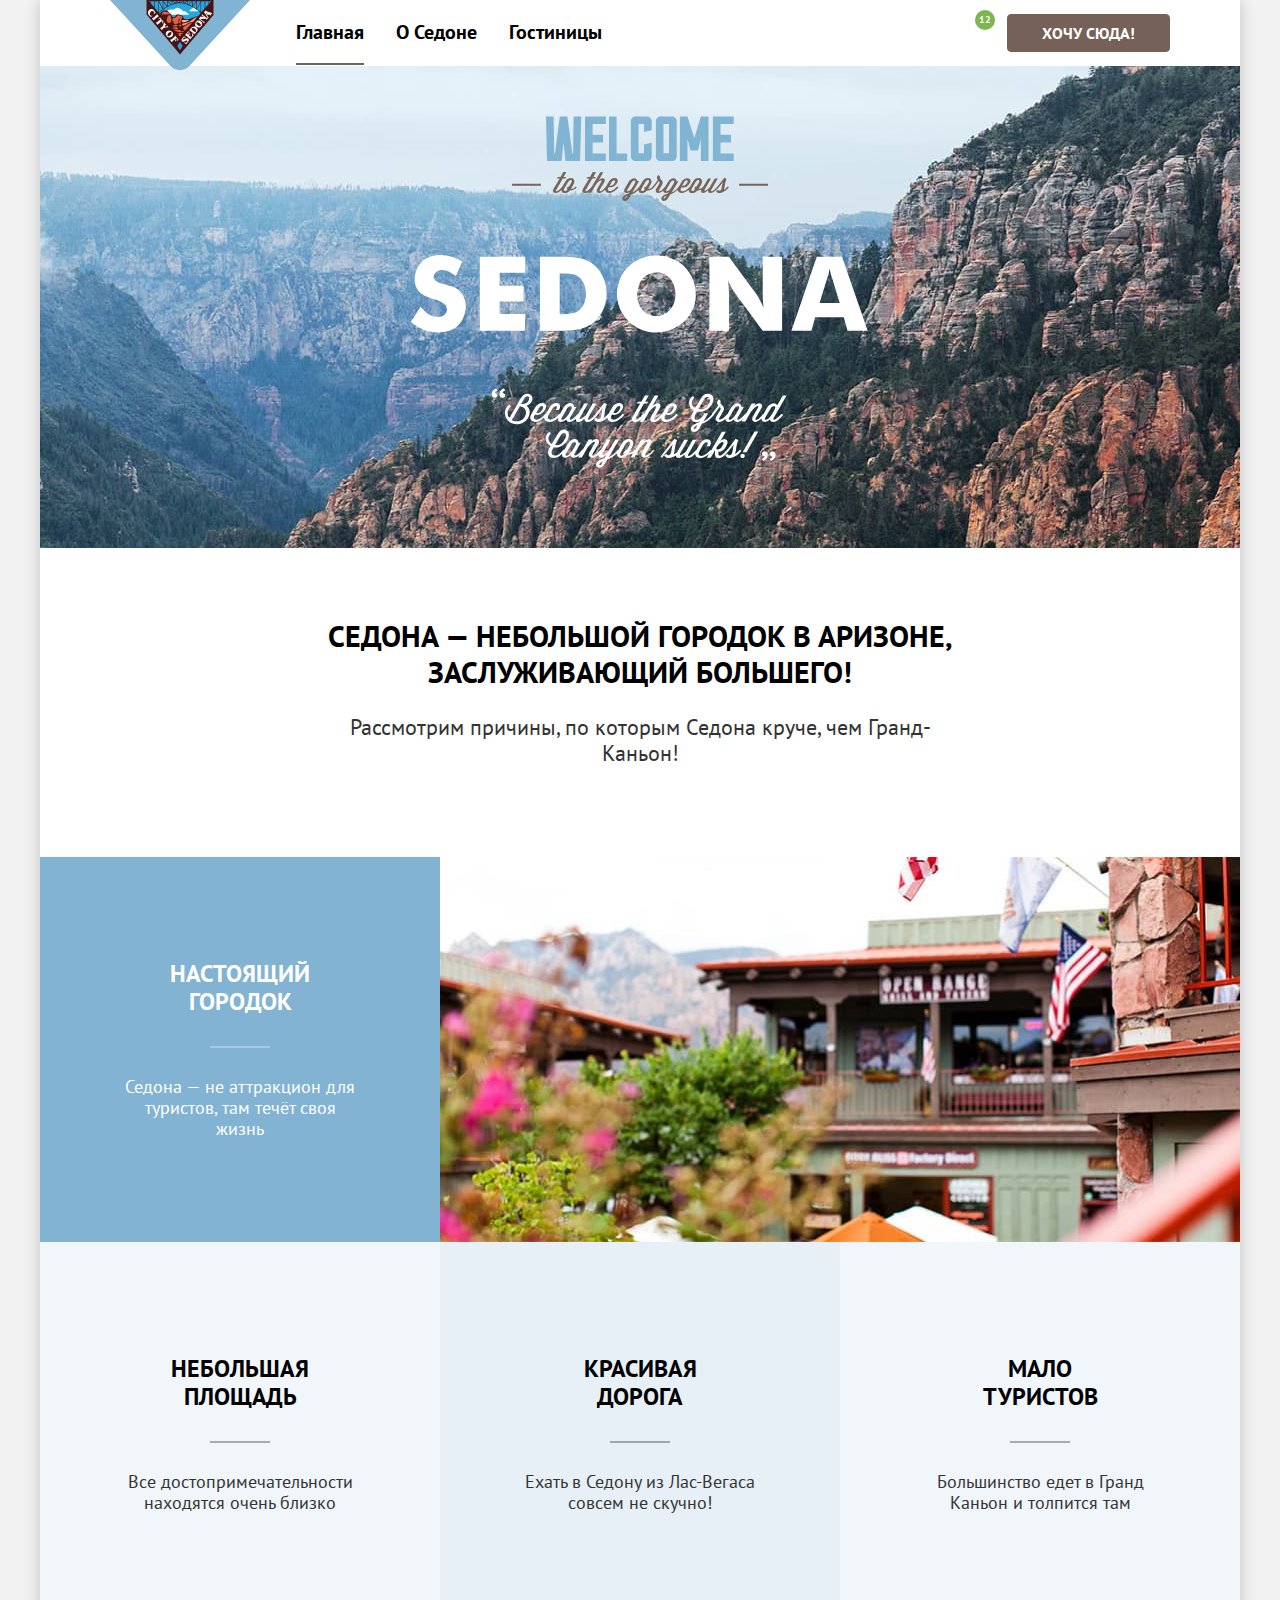
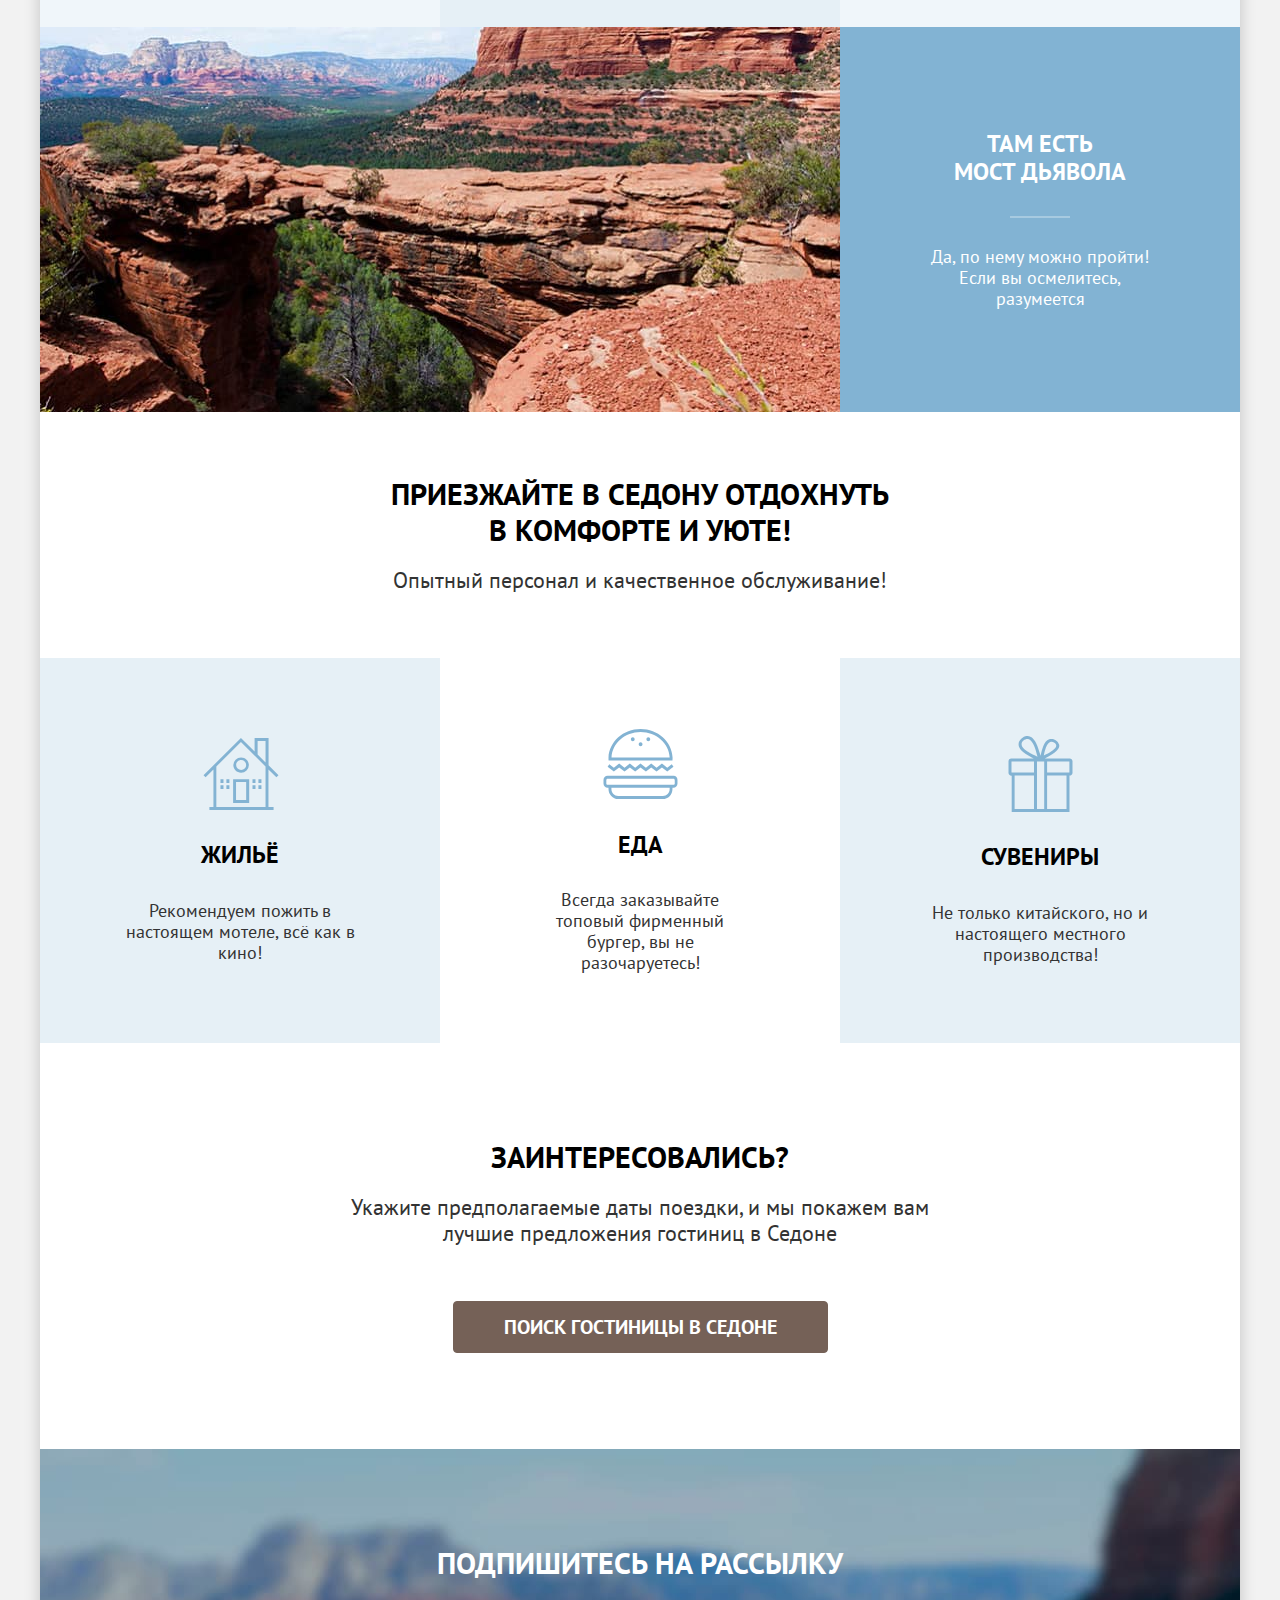
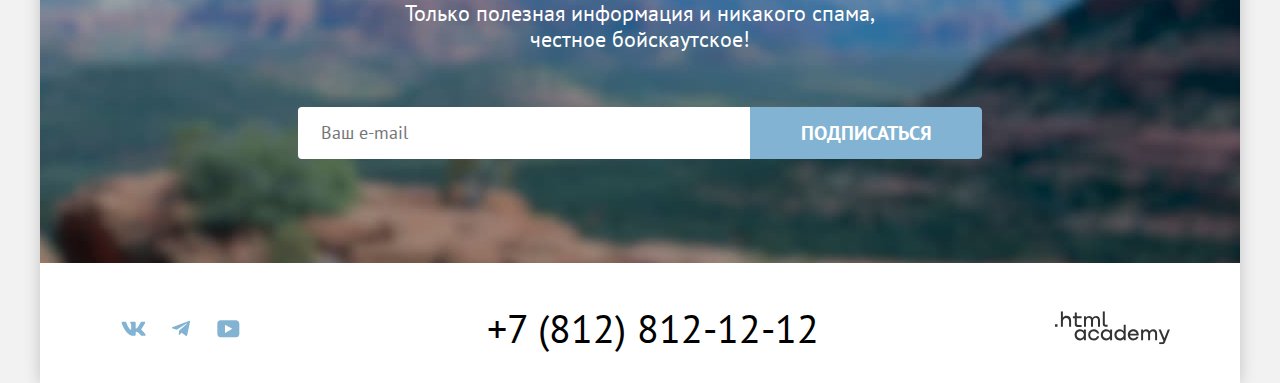
==== commit 9373c6cf: "Сделана форма поиска гостиницы" ====
--- a/index.html
+++ b/index.html
@@ -108,8 +108,10 @@
       <p class="suggestion-title">Заинтересовались?</p>
       <p class="suggestion-subtitle">Укажите предполагаемые даты поездки, и мы покажем вам лучшие предложения гостиниц в
         Седоне</p>
-      <div class="suggestion-link-wrapper"><a class="suggestion-link link-button" href="catalog.html">Поиск гостиницы в
-        Седоне</a></div>
+      <div class="suggestion-link-wrapper">
+        <a class="suggestion-link link-button"
+           onclick="document.getElementById('popup-search').classList.remove('close')">Поиск гостиницы в Седоне</a>
+      </div>
     </section>
     <section class="notification main-notification">
       <h2 class="notification-title">Подпишитесь на рассылку</h2>
@@ -147,6 +149,62 @@
       <a class="contact-developer-link" href="https://htmlacademy.ru/"></a>
     </section>
   </footer>
+  <div class="modal-container close" id="popup-search">
+    <div class="modal modal-search">
+      <button class="modal-close-button" onclick="document.getElementById('popup-search').classList.add('close')"><span
+        class="visually-hidden">Закрыть</span></button>
+      <section>
+        <form class="search-form" action="#" method="get">
+          <h2 class="search-form-title">Поиск гостиницы в Седоне</h2>
+          <p class="search-form-field date-field">
+            <label class="form-label" for="check-in-date">Дата заезда:</label>
+            <input class="form-input" type="text" id="check-in-date" name="check-in-date" required
+                   placeholder="Укажите дату">
+            <button class="form-input-action"><span class="visually-hidden">Укажите дату заезда</span></button>
+            <span class="input-error">Мы не можем отправить вас в прошлое.</span>
+          </p>
+          <p class="search-form-field date-field">
+            <label class="form-label" for="check-out-date">Дата выезда:</label>
+            <input class="form-input" type="text" id="check-out-date" name="check-out-date" required
+                   placeholder="Укажите дату">
+            <button class="form-input-action"><span class="visually-hidden">Укажите дату выезда</span></button>
+            <span class="input-hint">На эти даты есть свободные номера. Пока есть.</span>
+          </p>
+          <div class="search-form-field-group">
+            <p class="search-form-field guests-field">
+              <label class="form-label" for="guests">Взрослые:</label>
+              <button class="form-count minus">
+                <span class="visually-hidden">Уменьшить</span>
+              </button>
+              <input class="form-input" type="number" id="guests" name="guests" value="2">
+              <button class="form-count plus">
+                <span class="visually-hidden">Увеличить</span>
+              </button>
+            </p>
+            <p class="search-form-field guests-field child">
+              <span class="form-label-icon">
+                <label class="form-label" for="children">Дети:</label>
+                <span class="tooltip">
+                  <button class="tooltip-toggle" type="button" aria-labelledby="tooltip-label-date"></button>
+                  <span class="tooltip-text" role="tooltip" id="tooltip-label-date">Укажите количество детей, которые будут с вами,
+                    возраст которых от 6 до 18 лет. Дети до 6 лет размещаются бесплатно.</span>
+                </span>
+              </span>
+              <button class="form-count minus">
+                <span class="visually-hidden">Уменьшить</span>
+              </button>
+              <input class="form-input" type="number" id="children" name="children" value="1">
+              <button class="form-count plus">
+                <span class="visually-hidden">Увеличить</span>
+              </button>
+            </p>
+          </div>
+          <button class="search-form-button action-button">Найти</button>
+        </form>
+      </section>
+    </div>
+  </div>
 </div>
+
 </body>
 </html>
--- a/styles/style.css
+++ b/styles/style.css
@@ -286,11 +286,11 @@
 }
 
 .link-search:before {
-  content: url("../images/icons/search.svg");
+  content: url("../images/icons/service/search.svg");
 }
 
 .link-favorite:before {
-  content: url("../images/icons/heart.svg");
+  content: url("../images/icons/service/heart.svg");
   position: relative;
 }
 
@@ -322,7 +322,7 @@
   background-color: #3f5e72;
   background: url("../images/decorate/decorate-img/divider.png") bottom / 1200px 50px no-repeat,
   url("../images/decorate/background/index-background.jpg") no-repeat;
-  background-size: 100% auto;
+  background-size: 100%;
   padding: 50px 0 80px;
 }
 
@@ -639,6 +639,7 @@
 
 .notification-input {
   font-size: 18px;
+  font-family: inherit;
   line-height: 1.33;
   font-weight: 400;
   flex-grow: 1;
@@ -765,7 +766,6 @@
   position: relative;
 }
 
-
 .period-item-label {
   position: absolute;
   right: 0;
@@ -803,7 +803,7 @@
 
 .catalog-filter-period-item:last-child .period-item-input {
   border-radius: 0 4px 4px 0;
-  padding-right: 40px;
+  padding-right: 43px;
 }
 
 .period-item-input:hover {
@@ -813,12 +813,122 @@
 .period-item-input:focus-visible {
   outline: none;
   border-color: #83b3d3;
+}
+
+.catalog-filter.period-range {
+  display: block;
+}
+
+.range-scale {
+  position: relative;
+  height: 4px;
+  margin-top: 42px;
+  background-color: rgba(255, 255, 255, 0.3);
+  border-radius: 2px;
+}
+
+.range-bar {
+  position: absolute;
+  height: 4px;
+  background-color: var(--default-color);
+}
+
+.range-toggle {
+  position: absolute;
+  width: 20px;
+  height: 20px;
+  background: var(--default-color);
+  border: 2px solid var(--default-color);
+  border-radius: 5px;
+  cursor: pointer;
+  transition: background-color 0.3s ease-in-out;
+}
+
+.range-toggle:hover {
+  box-shadow: 0 4px 10px 0 rgba(0, 0, 0, 0.25);
+  transition: background-color 0.3s ease-in-out;
+}
+
+.range-toggle:active {
+  box-shadow: 0 7px 15px 0 rgba(0, 0, 0, 0.4);
+}
+
+.range-toggle:focus-visible {
+  box-shadow: 0 4px 10px 0 rgba(0, 0, 0, 0.25);
+  outline: 3px solid #82b3d3;
+}
+
+.toggle-min {
+  left: 0;
+  top: -8px;
+}
+
+.toggle-max {
+  top: -8px;
+  left: 205px;
 }
 
 .control {
   font-size: 18px;
   line-height: 1.28;
   color: var(--default-color);
+  position: relative;
+  display: block;
+  padding-left: 36px;
+  cursor: pointer;
+  transition: color 0.3s ease-in-out;
+}
+
+.control-mark {
+  position: absolute;
+  left: 0;
+  width: 20px;
+  height: 20px;
+  background-color: var(--default-color);
+  border-radius: 4px;
+  transition: background-color 0.3s ease-in-out;
+}
+
+.control:hover {
+  color: rgba(255, 255, 255, 0.6);
+  transition: color 0.3s ease-in-out;
+}
+
+.control:hover .control-mark,
+.control:active .control-mark {
+  background-color: rgba(255, 255, 255, 0.6);
+  transition: background-color 0.3s ease-in-out;
+}
+
+.control-input:focus-visible + .control-mark {
+  outline: 3px solid #83b3d3;
+}
+
+.control-input:disabled + .control-mark {
+  background-color: rgba(255, 255, 255, 0.6);
+  transition: background-color 0.3s ease-in-out;
+}
+
+.control-input[type="checkbox"]:checked + .control-mark::before {
+  display: block;
+  content: "";
+  mask-image: url("../images/icons/service/control_checkbox.svg");
+  background-color: #3f5e72;
+  width: 20px;
+  height: 20px;
+}
+
+.control-input[type="radio"] + .control-mark {
+  border-radius: 50%;
+}
+
+.control-input[type="radio"]:checked + .control-mark::before {
+  display: block;
+  content: "";
+  mask-image: url("../images/icons/service/control_radio.svg");
+  background-color: #3f5e72;
+  width: 20px;
+  height: 20px;
 }
 
 .catalog-filter-button-wrapper {
@@ -857,7 +967,7 @@
 }
 
 .link-home {
-  background: url("../images/icons/home.svg") no-repeat;
+  background: url("../images/icons/service/home.svg") no-repeat;
   width: 15px;
   height: 13px;
   display: block;
@@ -885,7 +995,7 @@
 }
 
 .breadcrumbs-link:before {
-  content: url("../images/icons/arrow.svg");
+  content: url("../images/icons/service/arrow.svg");
   margin-right: 10px;
 }
 
@@ -918,6 +1028,10 @@
 }
 
 .offers.select-control {
+  margin-left: auto;
+}
+
+.select-control {
   box-sizing: border-box;
   font-family: inherit;
   font-size: 18px;
@@ -925,13 +1039,18 @@
   font-weight: 400;
   color: var(--second-color);
   background-color: var(--default-color);
-  margin-left: auto;
   min-width: 292px;
   min-height: 49px;
+  appearance: none;
+  margin: 0;
   padding: 10px 20px;
   border: 2px solid #e5e5e5;
   border-radius: 4px;
   transition: border-color 0.3s ease-in-out;
+  background-image: url("../images/icons/service/arrow_y.svg");
+  background-repeat: no-repeat;
+  background-position: right 16px center;
+  cursor: pointer;
 }
 
 .select-control:hover,
@@ -1117,7 +1236,7 @@
 }
 
 .star {
-  background-image: url("../images/icons/star.svg");
+  background-image: url("../images/icons/service/star.svg");
   width: 18px;
   height: 18px;
   margin-right: 6px;
@@ -1319,4 +1438,372 @@
   opacity 0.3s ease-in-out;
 }
 
-
+/* -------------- modal-content------------------*/
+
+.modal-container {
+  position: fixed;
+  top: 0;
+  left: 0;
+  width: 100%;
+  height: 100%;
+  display: flex;
+  background-color: rgba(255, 255, 255, 0.6);
+}
+
+.modal {
+  position: relative;
+  margin: auto;
+  padding: 64px 70px;
+  background-color: var(--default-color);
+  box-shadow: 0 25px 50px 0 rgba(0, 0, 0, 0.15);
+  border-radius: 30px;
+}
+
+.modal-search {
+  width: 717px;
+}
+
+.modal-close-button {
+  position: absolute;
+  padding: 0;
+  top: 64px;
+  right: 52px;
+  width: 52px;
+  height: 52px;
+  background-color: #f2F2F2;
+  border-radius: 50%;
+  border: none;
+  cursor: pointer;
+}
+
+.modal-close-button:before {
+  content: url("../images/icons/service/cross.svg");
+  display: block;
+  padding: 15px;
+}
+
+.modal-close-button:hover,
+.modal-close-button:active {
+  background-color: #e5e5e5;
+}
+
+.modal-close-button:focus-visible {
+  outline: none;
+  outline: 3px solid #83b3d3;
+  background-color: #e5e5e5;
+}
+
+.modal-close-button:active.modal-close-button:before {
+  opacity: 0.3;
+}
+
+.search-form {
+  display: flex;
+  flex-direction: column;
+}
+
+.search-form-title {
+  font-family: inherit;
+  font-weight: 700;
+  font-size: 30px;
+  line-height: 1.2;
+  text-transform: uppercase;
+  color: var(--main-color);
+  margin: 0 0 64px;
+  padding-right: 40px;
+}
+
+.date-field {
+  position: relative;
+  display: grid;
+  grid: 1fr minmax(20px, auto) /1fr 440px;
+  column-gap: 10px;
+  row-gap: 4px;
+  grid-template-areas:
+    "label input"
+    ". subtitle";
+}
+
+.date-field .form-label {
+  grid-area: label;
+  align-content: center;
+}
+
+.form-label {
+  font-family: inherit;
+  font-weight: 700;
+  font-size: 20px;
+  line-height: 1.2;
+  text-transform: capitalize;
+  color: var(--main-color);
+}
+
+.date-field .form-input {
+  grid-area: input;
+  padding: 12px 60px 12px 20px;
+  border-radius: 4px;
+  background-color: #f2f2f2;
+}
+
+.form-input-action {
+  position: absolute;
+  display: block;
+  right: 15px;
+  top: 12%;
+  padding: 5px;
+  border: none;
+  border-radius: 4px;
+  background-color: #f2F2F2;
+  transition: background-color 0.2s ease-in-out;
+}
+
+.form-input-action::after {
+  content: "";
+  display: block;
+  mask-image: url("../images/icons/service/date.svg");
+  background-color: rgba(0, 0, 0, 0.3);
+  width: 20px;
+  height: 20px;
+}
+
+.form-input-action:focus-visible {
+  outline: 3px solid #83b3d3;
+}
+
+.guests-field .form-input::-webkit-outer-spin-button,
+.guests-field .form-input::-webkit-inner-spin-button {
+  appearance: none;
+  margin: 0;
+}
+
+.guests-field .form-input {
+  border-radius: 4px;
+  background-color: #f2f2f2;
+  width: 111px;
+  padding: 14px 40px;
+  text-align: center;
+  display: block;
+}
+
+.form-input {
+  font-family: inherit;
+  font-weight: 700;
+  font-size: 18px;
+  line-height: 1.3;
+  color: var(--main-color);
+  border: none;
+  transition: background-color 0.3s, border 0.3s ease-in-out;
+}
+
+.form-input::placeholder {
+  color: rgba(0, 0, 0, 0.6);
+}
+
+.form-input:hover,
+.form-input:hover + .form-input-action {
+  background-color: #e5e5e5;
+  transition: background-color 0.3s ease-in-out;
+}
+
+.form-input:focus-visible {
+  outline: none;
+  outline: 3px solid #83b3d3;
+  background-color: #e5e5e5;
+  transition: background-color 0.3s,
+  border 0.3s ease-in-out;
+}
+
+.form-input:focus-visible + .form-input-action {
+  background-color: #e5e5e5;
+  transition: background-color 0.3s ease-in-out;
+}
+
+.guests-field {
+  position: relative;
+  width: 247px;
+}
+
+.guests-field.child {
+  width: 242px;
+}
+
+.form-count {
+  position: absolute;
+  display: block;
+  cursor: pointer;
+  border: none;
+  background-color: transparent;
+}
+
+.minus {
+  top: 50%;
+  right: 80px;
+  transform: translateY(-50%);
+  padding: 0;
+}
+
+.minus:before {
+  content: "";
+  display: block;
+  mask-image: url("../images/icons/service/minus.svg");
+  background-color: rgba(0, 0, 0, 0.3);
+  width: 20px;
+  height: 20px;
+}
+
+.form-count:focus-visible.minus:before,
+.form-count:focus-visible.plus:before,
+.form-count:hover.minus:before,
+.form-count:hover.plus:before {
+  background-color: rgba(0, 0, 0);
+}
+
+.form-count:active.minus:before,
+.form-count:active.plus:before {
+  background-color: rgba(0, 0, 0, 0.3);
+}
+
+.form-count:focus-visible,
+.form-count:focus-visible {
+  outline: 3px solid #83b3d3;
+  border-radius: 4px;
+}
+
+.plus:before {
+  content: "";
+  display: block;
+  mask-image: url("../images/icons/service/plus.svg");
+  background-color: rgba(0, 0, 0, 0.3);
+  width: 20px;
+  height: 20px;
+}
+
+.plus {
+  top: 50%;
+  right: 10px;
+  transform: translateY(-50%);
+  padding: 0;
+}
+
+.input-error,
+.input-hint {
+  grid-area: subtitle;
+  padding: 0 20px;
+  font-family: inherit;
+  font-weight: 400;
+  font-size: 16px;
+  line-height: 1.25;
+}
+
+.search-form-field {
+  margin: 0 0 24px;
+}
+
+.search-form-field.guests-field {
+  display: flex;
+  flex-direction: row;
+  justify-content: space-between;
+  align-items: center;
+}
+
+.input-error {
+  color: #ff5757;
+  min-height: 20px;
+}
+
+.input-hint {
+  color: #333333;
+}
+
+.search-form-field-group {
+  display: flex;
+  flex-direction: row;
+  justify-content: space-between;
+  gap: 80px;
+}
+
+.tooltip {
+  position: absolute;
+  top: 0;
+  left: 60px;
+}
+
+.tooltip-toggle {
+  border: none;
+  padding: 0;
+  margin: 0;
+  display: block;
+  width: 26px;
+  height: 26px;
+  background-color: #83b3d3;
+  border-radius: 50%;
+  cursor: pointer;
+}
+
+.tooltip-toggle::after {
+  content: "";
+  display: block;
+  mask-image: url("../images/icons/service/info.svg");
+  background-color: var(--default-color);
+  width: 20px;
+  height: 20px;
+  margin: auto;
+}
+
+.tooltip-text {
+  box-shadow: 0 15px 30px 0 rgba(0, 0, 0, 0.3);
+  background-color: #333333;
+  color: var(--default-color);
+  font-family: inherit;
+  font-weight: 400;
+  line-height: 1.25;
+  font-size: 16px;
+  text-transform: none;
+  padding: 18px 18px 18px 25px;
+  border-radius: 10px;
+  display: block;
+  width: 256px;
+  position: absolute;
+  left: 50%;
+  top: 40px;
+  transform: translateX(-50%);
+  z-index: 1;
+  opacity: 0;
+  transition: opacity 0.3s ease-in-out;
+}
+
+.tooltip-text:after {
+  content: '';
+  background: url("../images/icons/service/vector.svg") no-repeat;
+  height: 9px;
+  width: 20px;
+  position: absolute;
+  top: -9px;
+  left: 50%;
+  transform: translateX(-50%);
+  margin-left: auto;
+  margin-right: auto;
+}
+
+.tooltip-toggle:hover + .tooltip-text,
+.tooltip-toggle:focus-visible + .tooltip-text {
+  opacity: 1;
+  transition: opacity 0.3s ease-in-out;
+}
+
+.form-label-icon {
+  position: relative;
+  padding-right: 26px;
+}
+
+.search-form-button {
+  padding-top: 18px;
+  padding-bottom: 18px;
+  font-size: 20px;
+  margin-top: 20px;
+  border-radius: 10px;
+}
+
+.modal-container.close {
+  display: none;
+}
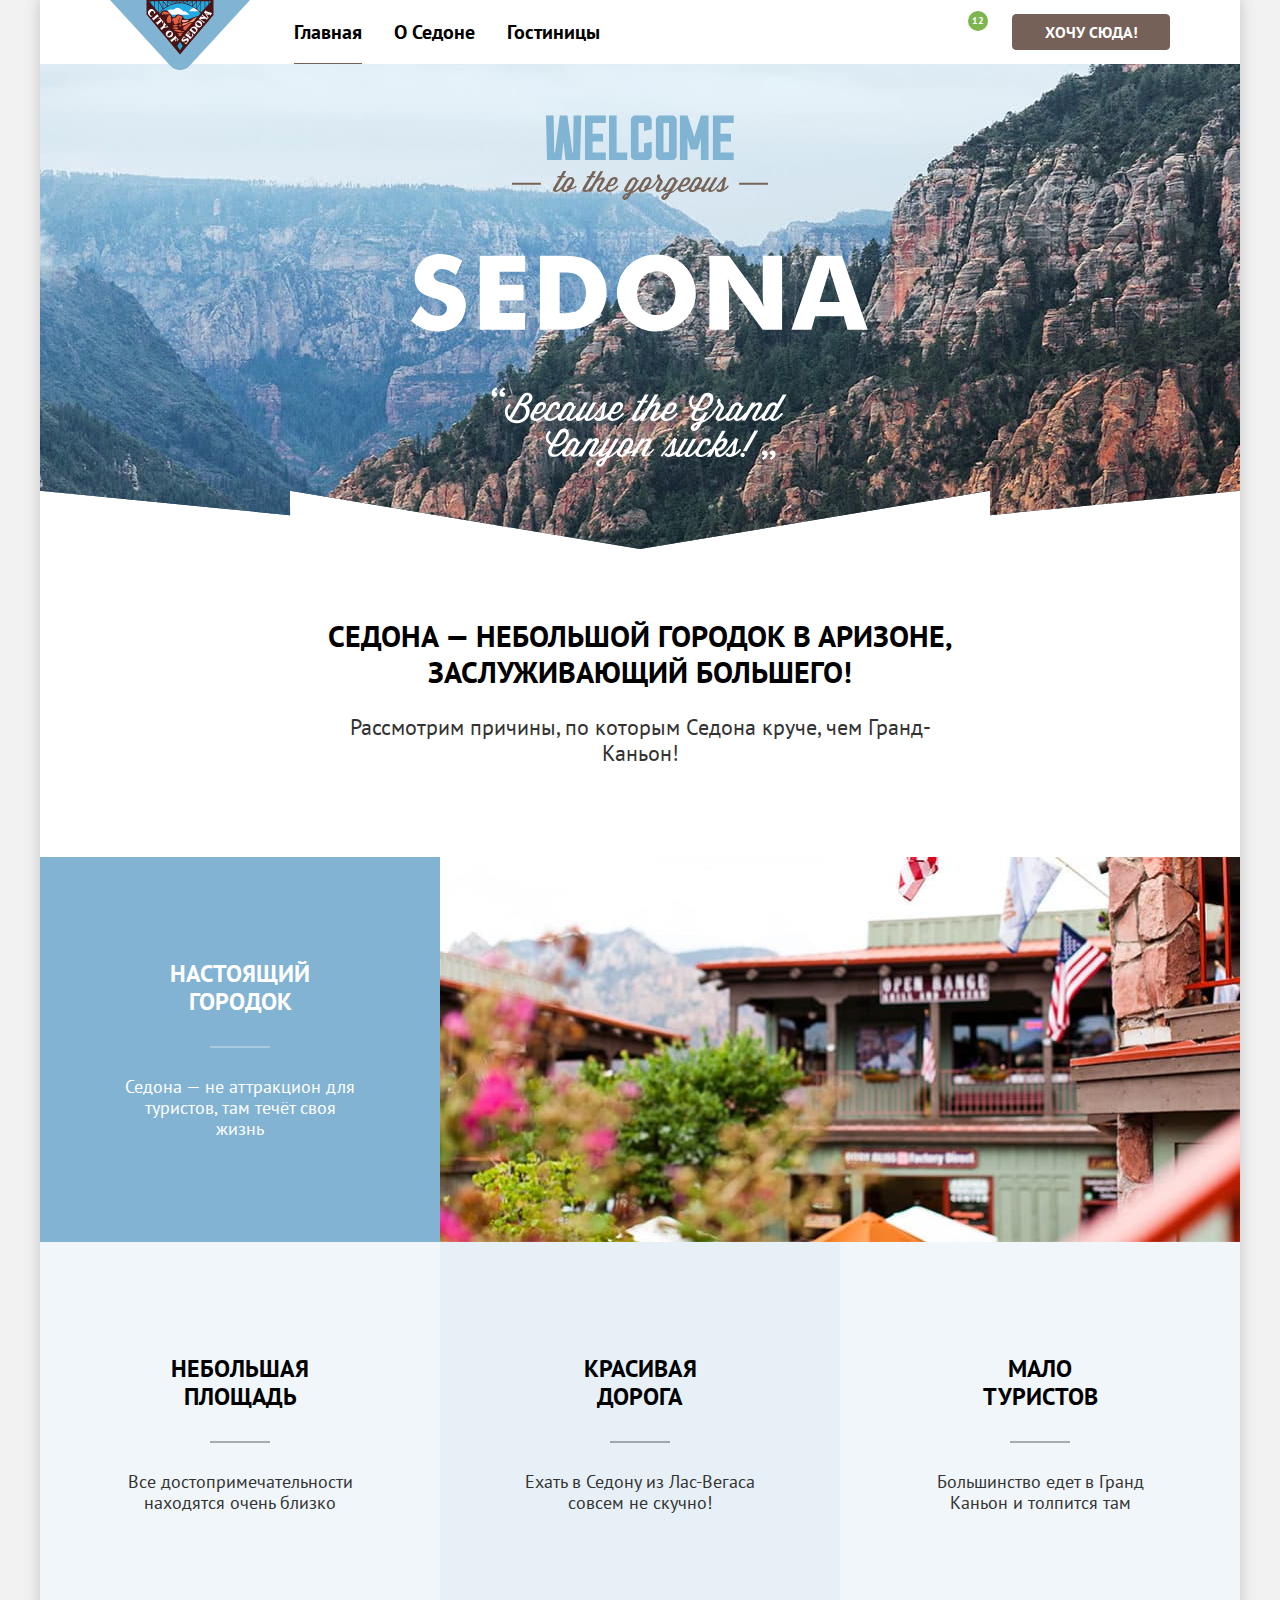
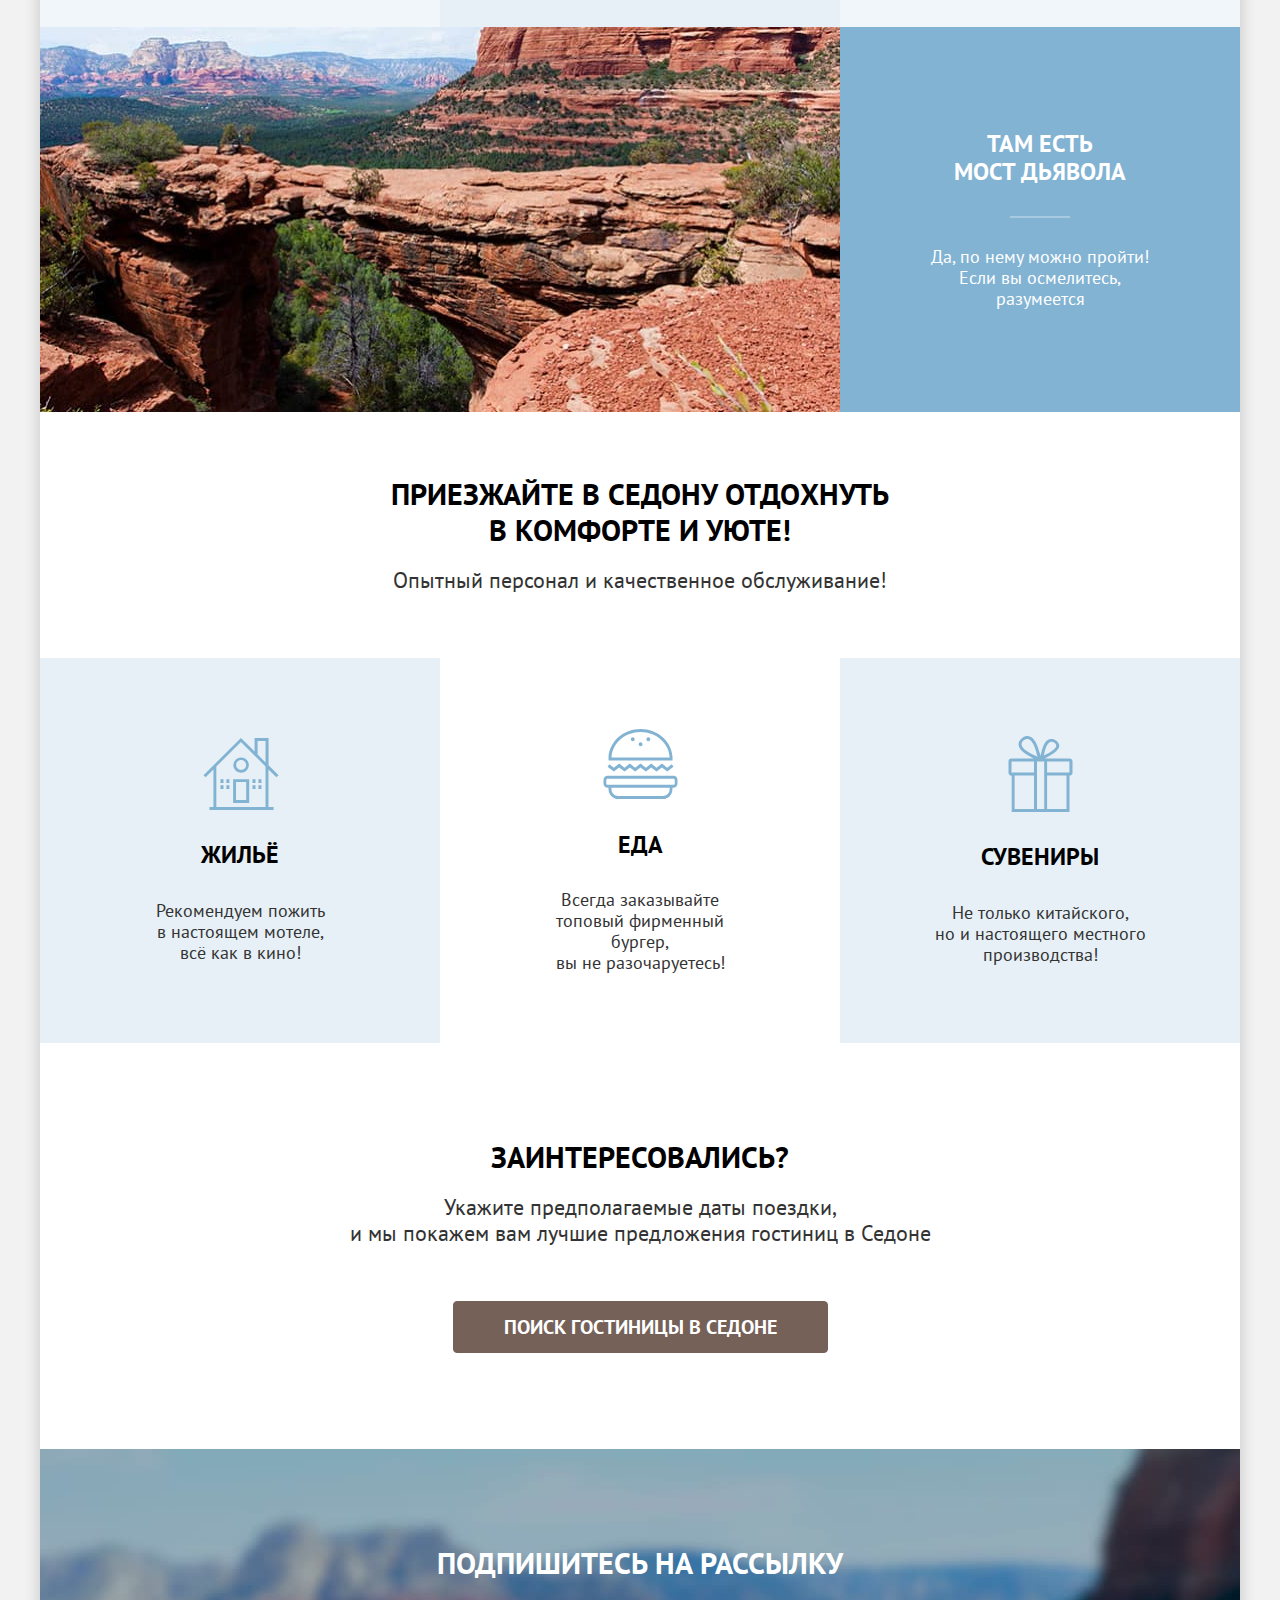
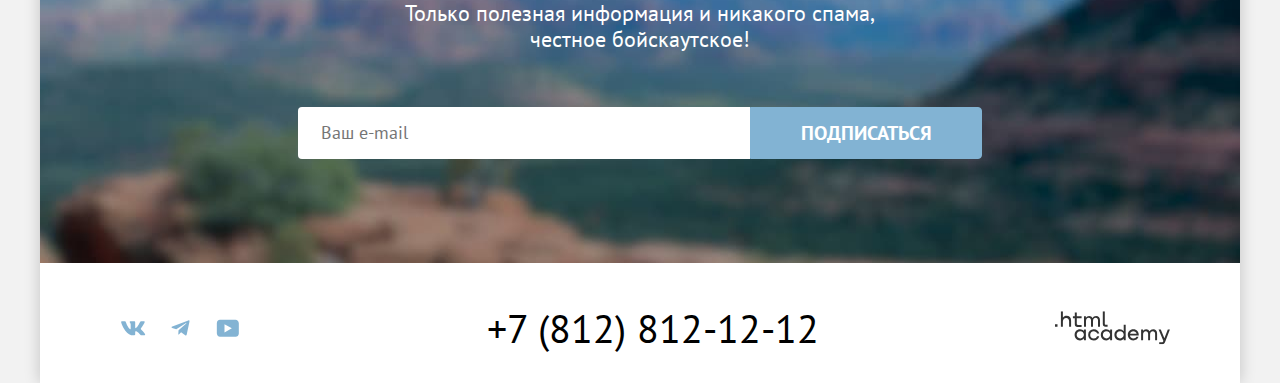
==== commit 82faf114: "pixel-perfect" ====
--- a/index.html
+++ b/index.html
@@ -3,13 +3,13 @@
 <head>
   <meta charset="utf-8">
   <meta http-equiv="X-UA-Compatible" content="ie=edge">
-  <link rel="icon" href="./images/favicon.png">
+  <link rel="icon" href="./images/favicon.ico">
   <title>HTML Academy: Седона</title>
   <link rel="stylesheet" href="styles/style.css">
 </head>
 <body>
 <div class="main-container">
-  <header class="main-header">
+  <header class="main-header" data-test="header">
     <nav class="navigation">
       <a class="logo-link" href="index.html">
         <img class="logo" src="images/logo/logo.svg" width="140" height="70" alt="Логотип сайта">
@@ -43,13 +43,13 @@
       </ul>
     </nav>
   </header>
-  <main class="main-index index-grow">
-    <section class="representation">
+  <main class="main-index index-grow" data-test="main">
+    <section class="representation" data-test="hero">
       <h1 class="visually-hidden">Туристический город Седона в Аризоне</h1>
       <img class="representation-image" src="images/decorate/welcome.svg" width="458" height="352"
            alt="Логотип 'Добро пожаловать в Седону'">
     </section>
-    <section class="advantages">
+    <section class="advantages" data-test="advantages">
       <h2 class="visually-hidden">Преимущества</h2>
       <p class="advantages-title">Седона — небольшой городок в Аризоне, заслуживающий большего!</p>
       <p class="advantages-subtitle">Рассмотрим причины, по которым Седона круче, чем Гранд-Каньон!</p>
@@ -91,29 +91,34 @@
       <ul class="services-list item-light">
         <li class="services-item item-light">
           <h3 class="services-item-title service-housing">Жильё</h3>
-          <p class="services-item-description">Рекомендуем пожить в настоящем мотеле, всё как в кино!</p>
+          <p class="services-item-description">Рекомендуем пожить <br> в настоящем мотеле, <br> всё как в кино!</p>
         </li>
         <li class="services-item">
           <h3 class="services-item-title service-nutrition">Еда</h3>
-          <p class="services-item-description">Всегда заказывайте топовый фирменный бургер, вы не разочаруетесь!</p>
+          <p class="services-item-description">Всегда заказывайте <br> топовый фирменный бургер, <br> вы не
+            разочаруетесь!</p>
         </li>
         <li class="services-item item-light">
           <h3 class="services-item-title service-souvenirs">Сувениры</h3>
-          <p class="services-item-description">Не только китайского, но и настоящего местного производства!</p>
-        </li>
-      </ul>
-    </section>
-    <section class="suggestion">
+          <p class="services-item-description">Не только китайского, <br> но и настоящего местного <br> производства!
+          </p>
+        </li>
+      </ul>
+    </section>
+    <section class="suggestion" data-test="search">
       <h2 class="visually-hidden">Перейти к выбору гостиницы</h2>
       <p class="suggestion-title">Заинтересовались?</p>
-      <p class="suggestion-subtitle">Укажите предполагаемые даты поездки, и мы покажем вам лучшие предложения гостиниц в
+      <p class="suggestion-subtitle">Укажите предполагаемые даты поездки, <br> и мы покажем вам лучшие предложения
+        гостиниц в
         Седоне</p>
       <div class="suggestion-link-wrapper">
-        <a class="suggestion-link link-button"
-           onclick="document.getElementById('popup-search').classList.remove('close')">Поиск гостиницы в Седоне</a>
+        <button class="suggestion-link link-button"
+                type="button"
+                onclick="document.getElementById('popup-search').classList.remove('close')">Поиск гостиницы в Седоне
+        </button>
       </div>
     </section>
-    <section class="notification main-notification">
+    <section class="notification main-notification" data-test="subscribe">
       <h2 class="notification-title">Подпишитесь на рассылку</h2>
       <p class="notification-subtitle">Только полезная информация и никакого спама, честное бойскаутское!</p>
       <form class="notification-form" action="https://echo.htmlacademy.ru/" method="post">
@@ -123,7 +128,7 @@
       </form>
     </section>
   </main>
-  <footer class="main-footer">
+  <footer class="main-footer" data-test="footer">
     <section class="contact">
       <h2 class="visually-hidden">Контакты</h2>
       <ul class="contact-social-list">
@@ -151,21 +156,32 @@
   </footer>
   <div class="modal-container close" id="popup-search">
     <div class="modal modal-search">
-      <button class="modal-close-button" onclick="document.getElementById('popup-search').classList.add('close')"><span
-        class="visually-hidden">Закрыть</span></button>
-      <section>
-        <form class="search-form" action="#" method="get">
+      <button class="modal-close-button" onclick="document.getElementById('popup-search').classList.add('close')">
+        <span class="visually-hidden">Закрыть</span>
+      </button>
+      <section class="search-form-section">
+        <form class="search-form" action="https://echo.htmlacademy.ru/" method="post">
           <h2 class="search-form-title">Поиск гостиницы в Седоне</h2>
           <p class="search-form-field date-field">
             <label class="form-label" for="check-in-date">Дата заезда:</label>
-            <input class="form-input" type="text" id="check-in-date" name="check-in-date" required
+            <input class="form-input"
+                   type="text"
+                   id="check-in-date"
+                   name="check-in-date"
+                   required
+                   value="27 cентабря 2020"
                    placeholder="Укажите дату">
             <button class="form-input-action"><span class="visually-hidden">Укажите дату заезда</span></button>
             <span class="input-error">Мы не можем отправить вас в прошлое.</span>
           </p>
           <p class="search-form-field date-field">
             <label class="form-label" for="check-out-date">Дата выезда:</label>
-            <input class="form-input" type="text" id="check-out-date" name="check-out-date" required
+            <input class="form-input"
+                   type="text"
+                   id="check-out-date"
+                   name="check-out-date"
+                   required
+                   value="1 cентабря 2025"
                    placeholder="Укажите дату">
             <button class="form-input-action"><span class="visually-hidden">Укажите дату выезда</span></button>
             <span class="input-hint">На эти даты есть свободные номера. Пока есть.</span>
@@ -176,7 +192,12 @@
               <button class="form-count minus">
                 <span class="visually-hidden">Уменьшить</span>
               </button>
-              <input class="form-input" type="number" id="guests" name="guests" value="2">
+              <input class="form-input"
+                     type="number"
+                     id="guests"
+                     name="guests"
+                     placeholder="0"
+                     value="2">
               <button class="form-count plus">
                 <span class="visually-hidden">Увеличить</span>
               </button>
@@ -193,7 +214,12 @@
               <button class="form-count minus">
                 <span class="visually-hidden">Уменьшить</span>
               </button>
-              <input class="form-input" type="number" id="children" name="children" value="1">
+              <input class="form-input"
+                     type="number"
+                     id="children"
+                     name="children"
+                     placeholder="0"
+                     value="1">
               <button class="form-count plus">
                 <span class="visually-hidden">Увеличить</span>
               </button>
@@ -205,6 +231,5 @@
     </div>
   </div>
 </div>
-
 </body>
 </html>
--- a/styles/style.css
+++ b/styles/style.css
@@ -214,7 +214,7 @@
   display: flex;
   width: 1060px;
   margin: 0 auto;
-  column-gap: 30px;
+  column-gap: 28px;
 }
 
 .logo-link {
@@ -236,7 +236,7 @@
 }
 
 .navigation-list .navigation-item {
-  align-content: flex-start;
+  align-content: center;
 }
 
 .navigation-user {
@@ -255,6 +255,10 @@
   display: block;
   max-width: 250px;
   position: relative;
+}
+
+.navigation-link:not(.navigation-link-current):not(.link-button):hover {
+  color: #83b3d3;
 }
 
 .navigation-link-current.navigation-link::after {
@@ -270,13 +274,15 @@
 .navigation-link.link-button {
   font-size: 16px;
   line-height: 1.25;
-  padding: 8px 34px;
+  padding: 7px 8px;
   display: block;
   color: var(--default-color);
+  min-height: 34px;
+  min-width: 158px;
 }
 
 .navigation-item .link-button {
-  margin: 14px 0 14px 20px;
+  margin: 14px 0 14px 22px;
 }
 
 .link-search,
@@ -287,11 +293,17 @@
 
 .link-search:before {
   content: url("../images/icons/service/search.svg");
+  display: block;
+  width: 20px;
+  height: 20px;
 }
 
 .link-favorite:before {
   content: url("../images/icons/service/heart.svg");
   position: relative;
+  display: block;
+  width: 20px;
+  height: 20px;
 }
 
 .favorite-count {
@@ -319,11 +331,10 @@
 
 .representation {
   color: var(--main-color);
-  background-color: #3f5e72;
-  background: url("../images/decorate/decorate-img/divider.png") bottom / 1200px 50px no-repeat,
-  url("../images/decorate/background/index-background.jpg") no-repeat;
+  background: #3f5e72 url("../images/decorate/background/index-background.jpg") no-repeat;
   background-size: 100%;
-  padding: 50px 0 80px;
+  padding: 51px 0 82px;
+  clip-path: polygon(20.83% 88%, 20.84% 93.03%, -0% 88%, -0% 0%, 100% 0%, 100.00% 88%, 79.17% 93.02%, 79.17% 88%, 50% 100%);
 }
 
 .representation-image {
@@ -335,7 +346,7 @@
 
 .advantages {
   background-color: var(--default-color);
-  padding-top: 70px;
+  padding-top: 69px;
 }
 
 .advantages-title {
@@ -375,7 +386,7 @@
   display: flex;
   flex-direction: column;
   align-self: center;
-  padding: 80px;
+  padding: 70px 80px;
 }
 
 .advantages-item.item-dark {
@@ -437,6 +448,9 @@
   opacity: 0.3;
 }
 
+.advantages-item-image {
+  display: block;
+}
 
 .advantages-item-description {
   margin: 30px 0 0;
@@ -735,11 +749,13 @@
 }
 
 .catalog-filter-title {
+  padding: 0;
   margin-bottom: 32px;
   font-size: 20px;
   line-height: 1.2;
   font-weight: 700;
   color: var(--default-color);
+  text-transform: capitalize;
 }
 
 .catalog-filter-item {
@@ -822,7 +838,7 @@
 .range-scale {
   position: relative;
   height: 4px;
-  margin-top: 42px;
+  margin-top: 44px;
   background-color: rgba(255, 255, 255, 0.3);
   border-radius: 2px;
 }
@@ -882,6 +898,8 @@
 .control-mark {
   position: absolute;
   left: 0;
+  top: 50%;
+  transform: translateY(-50%);
   width: 20px;
   height: 20px;
   background-color: var(--default-color);
@@ -912,7 +930,7 @@
 .control-input[type="checkbox"]:checked + .control-mark::before {
   display: block;
   content: "";
-  mask-image: url("../images/icons/service/control_checkbox.svg");
+  mask: url("../images/icons/service/control_checkbox.svg") no-repeat center;
   background-color: #3f5e72;
   width: 20px;
   height: 20px;
@@ -925,7 +943,7 @@
 .control-input[type="radio"]:checked + .control-mark::before {
   display: block;
   content: "";
-  mask-image: url("../images/icons/service/control_radio.svg");
+  mask: url("../images/icons/service/control_radio.svg") no-repeat center;
   background-color: #3f5e72;
   width: 20px;
   height: 20px;
@@ -1087,7 +1105,7 @@
 }
 
 .offers-view-link {
-  padding: 16px 15px;
+  padding: 15px 14px;
   display: block;
   border: 2px solid #e5e5e5;
   border-radius: 4px;
@@ -1106,7 +1124,7 @@
   height: 14px;
   align-items: center;
   justify-content: center;
-  mask-image: url("../images/icons/view/view-flat.svg");
+  mask: url("../images/icons/view/view-flat.svg") no-repeat center;
   background-color: #333333;
 }
 
@@ -1117,7 +1135,7 @@
   height: 14px;
   align-items: center;
   justify-content: center;
-  mask-image: url("../images/icons/view/view-main.svg");
+  mask: url("../images/icons/view/view-main.svg") no-repeat center;
   background-color: #333333;
 }
 
@@ -1128,7 +1146,7 @@
   height: 14px;
   align-items: center;
   justify-content: center;
-  mask-image: url("../images/icons/view/view-table.svg");
+  mask: url("../images/icons/view/view-table.svg") no-repeat center;
   background-color: #333333;
 }
 
@@ -1178,6 +1196,7 @@
   display: grid;
   grid: 1fr / 1fr 1fr;
   gap: 20px;
+  align-items: end;
 }
 
 .offer-card-type {
@@ -1340,7 +1359,7 @@
   display: block;
   text-align: center;
   align-content: center;
-  mask-image: url("../images/icons/social/social-vk.svg");
+  mask: url("../images/icons/social/social-vk.svg") no-repeat center;
   background-color: #83b3d3;
 }
 
@@ -1351,7 +1370,7 @@
   display: block;
   text-align: center;
   align-content: center;
-  mask-image: url("../images/icons/social/social-telegram.svg");
+  mask: url("../images/icons/social/social-telegram.svg") no-repeat center;
   background-color: #83b3d3;
 }
 
@@ -1362,7 +1381,7 @@
   display: block;
   text-align: center;
   align-content: center;
-  mask-image: url("../images/icons/social/social-youtube.svg");
+  mask: url("../images/icons/social/social-youtube.svg") no-repeat center;
   background-color: #83b3d3;
   transition: background-color 0.3s ease-in-out;
 }
@@ -1417,7 +1436,7 @@
 
 .contact-developer-link::before {
   content: "";
-  mask-image: url("../images/logo/logo-htmlacademy.svg");
+  mask: url("../images/logo/logo-htmlacademy.svg") no-repeat center;
   background-color: #333333;
   display: block;
   width: 115px;
@@ -1448,6 +1467,10 @@
   height: 100%;
   display: flex;
   background-color: rgba(255, 255, 255, 0.6);
+}
+
+.modal-container.close {
+  display: none;
 }
 
 .modal {
@@ -1560,7 +1583,7 @@
 .form-input-action::after {
   content: "";
   display: block;
-  mask-image: url("../images/icons/service/date.svg");
+  mask: url("../images/icons/service/date.svg") no-repeat center;
   background-color: rgba(0, 0, 0, 0.3);
   width: 20px;
   height: 20px;
@@ -1606,7 +1629,6 @@
 }
 
 .form-input:focus-visible {
-  outline: none;
   outline: 3px solid #83b3d3;
   background-color: #e5e5e5;
   transition: background-color 0.3s,
@@ -1645,7 +1667,7 @@
 .minus:before {
   content: "";
   display: block;
-  mask-image: url("../images/icons/service/minus.svg");
+  mask: url("../images/icons/service/minus.svg") no-repeat center;
   background-color: rgba(0, 0, 0, 0.3);
   width: 20px;
   height: 20px;
@@ -1672,7 +1694,7 @@
 .plus:before {
   content: "";
   display: block;
-  mask-image: url("../images/icons/service/plus.svg");
+  mask: url("../images/icons/service/plus.svg") no-repeat center;
   background-color: rgba(0, 0, 0, 0.3);
   width: 20px;
   height: 20px;
@@ -1743,7 +1765,7 @@
 .tooltip-toggle::after {
   content: "";
   display: block;
-  mask-image: url("../images/icons/service/info.svg");
+  mask: url("../images/icons/service/info.svg") no-repeat center;
   background-color: var(--default-color);
   width: 20px;
   height: 20px;
@@ -1802,8 +1824,7 @@
   font-size: 20px;
   margin-top: 20px;
   border-radius: 10px;
-}
-
-.modal-container.close {
-  display: none;
-}
+  font-weight: 700;
+}
+
+
